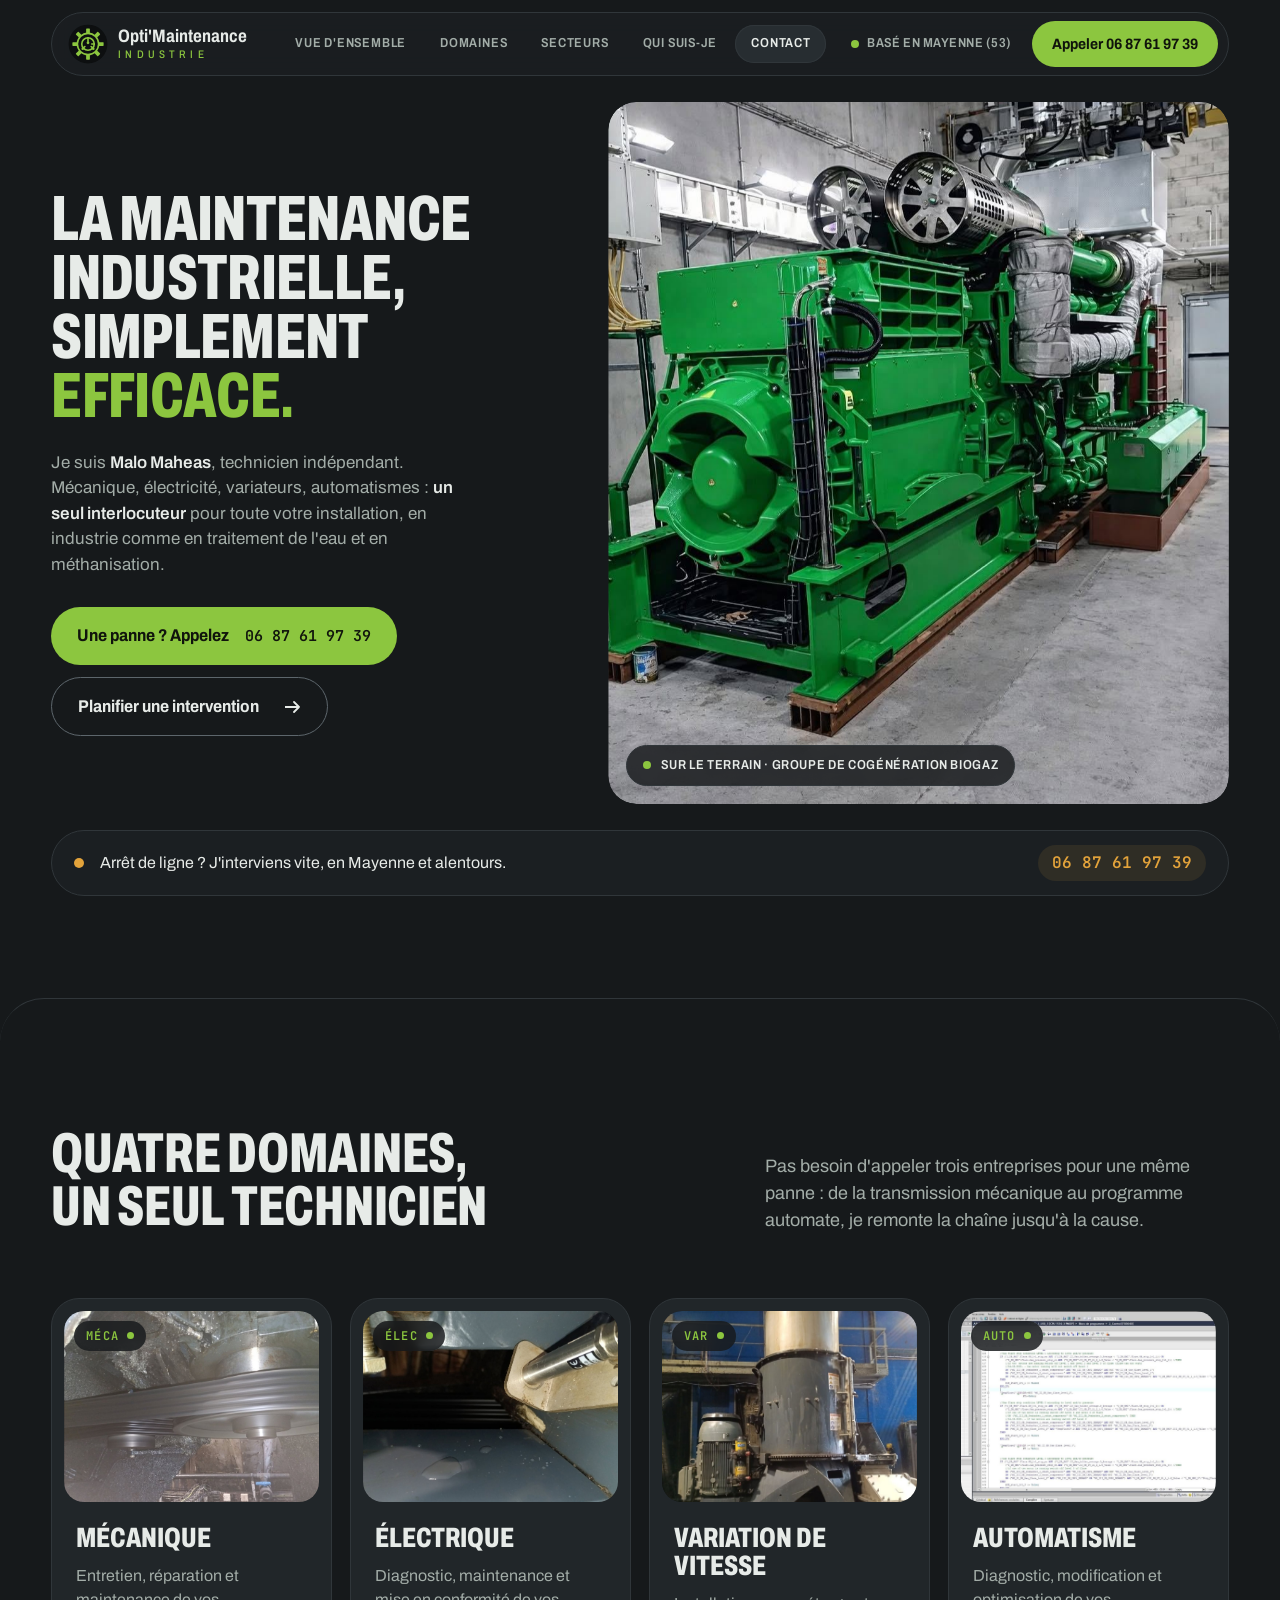
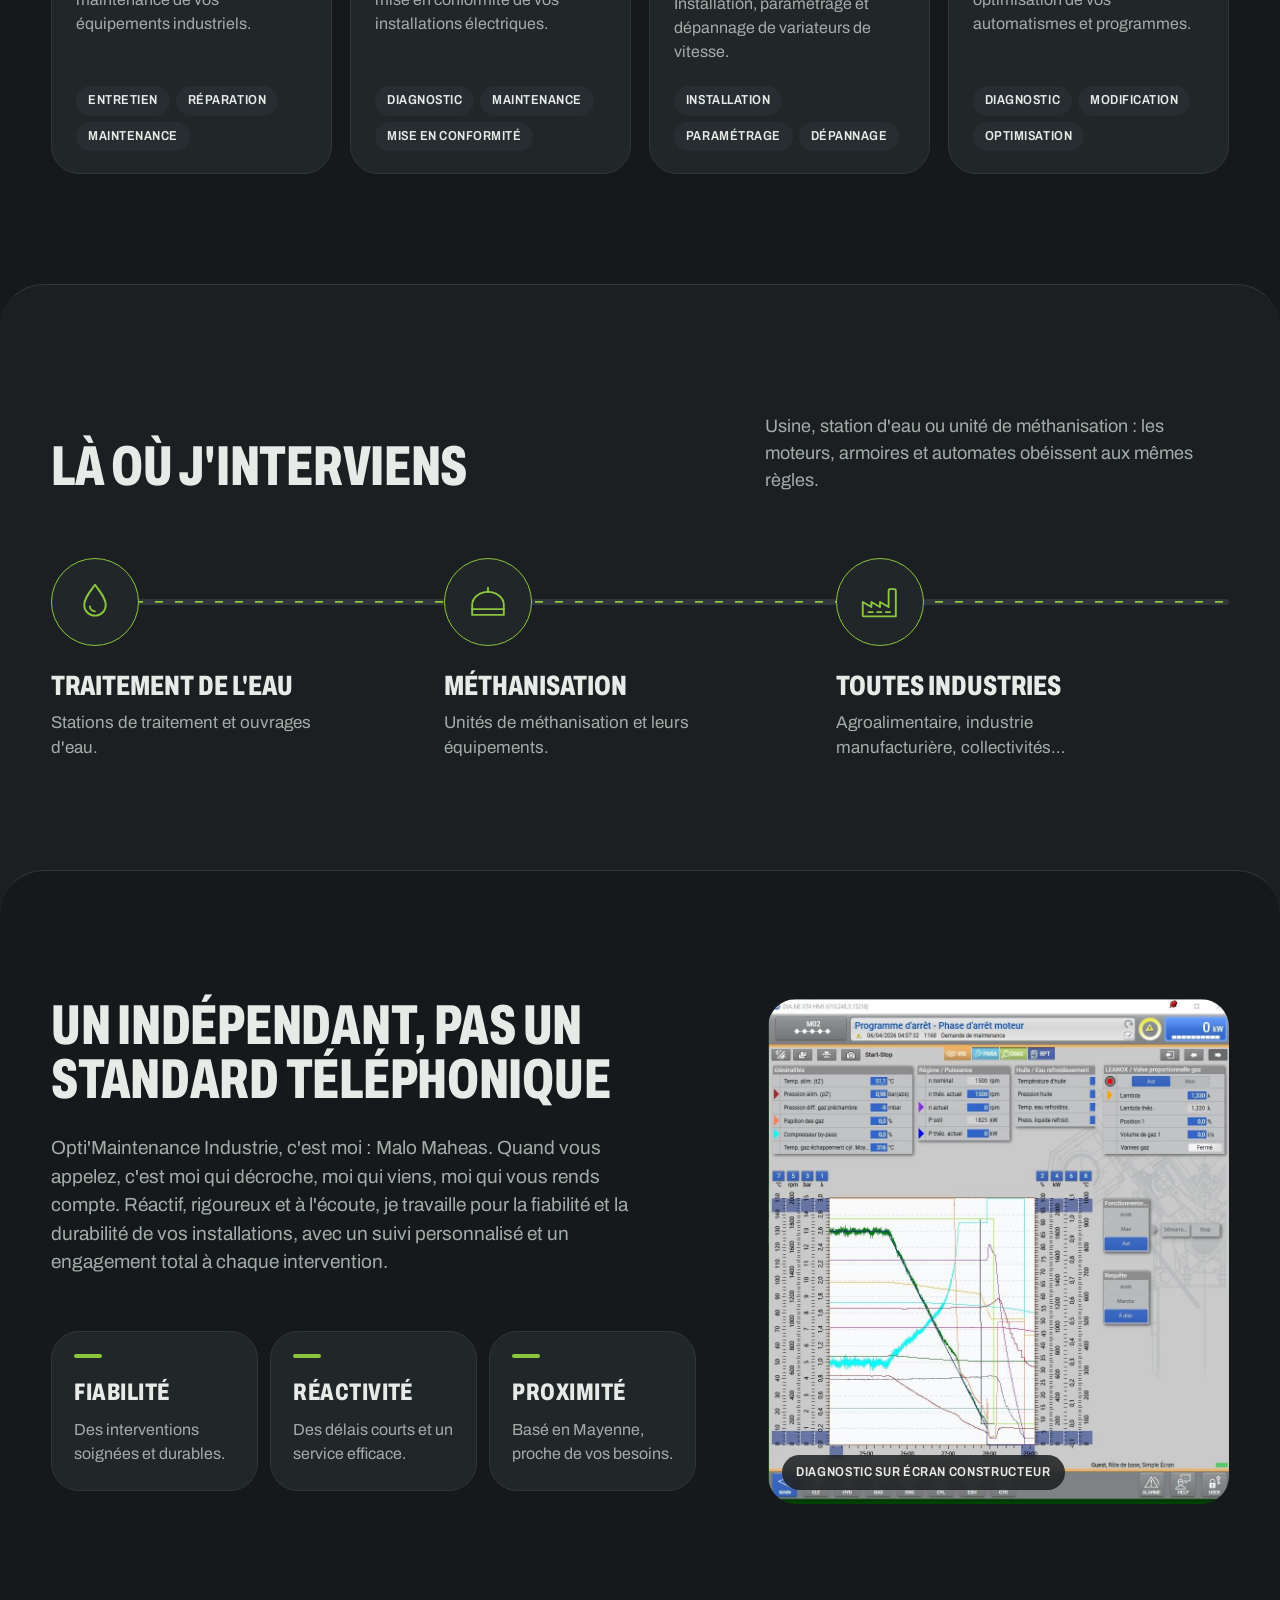
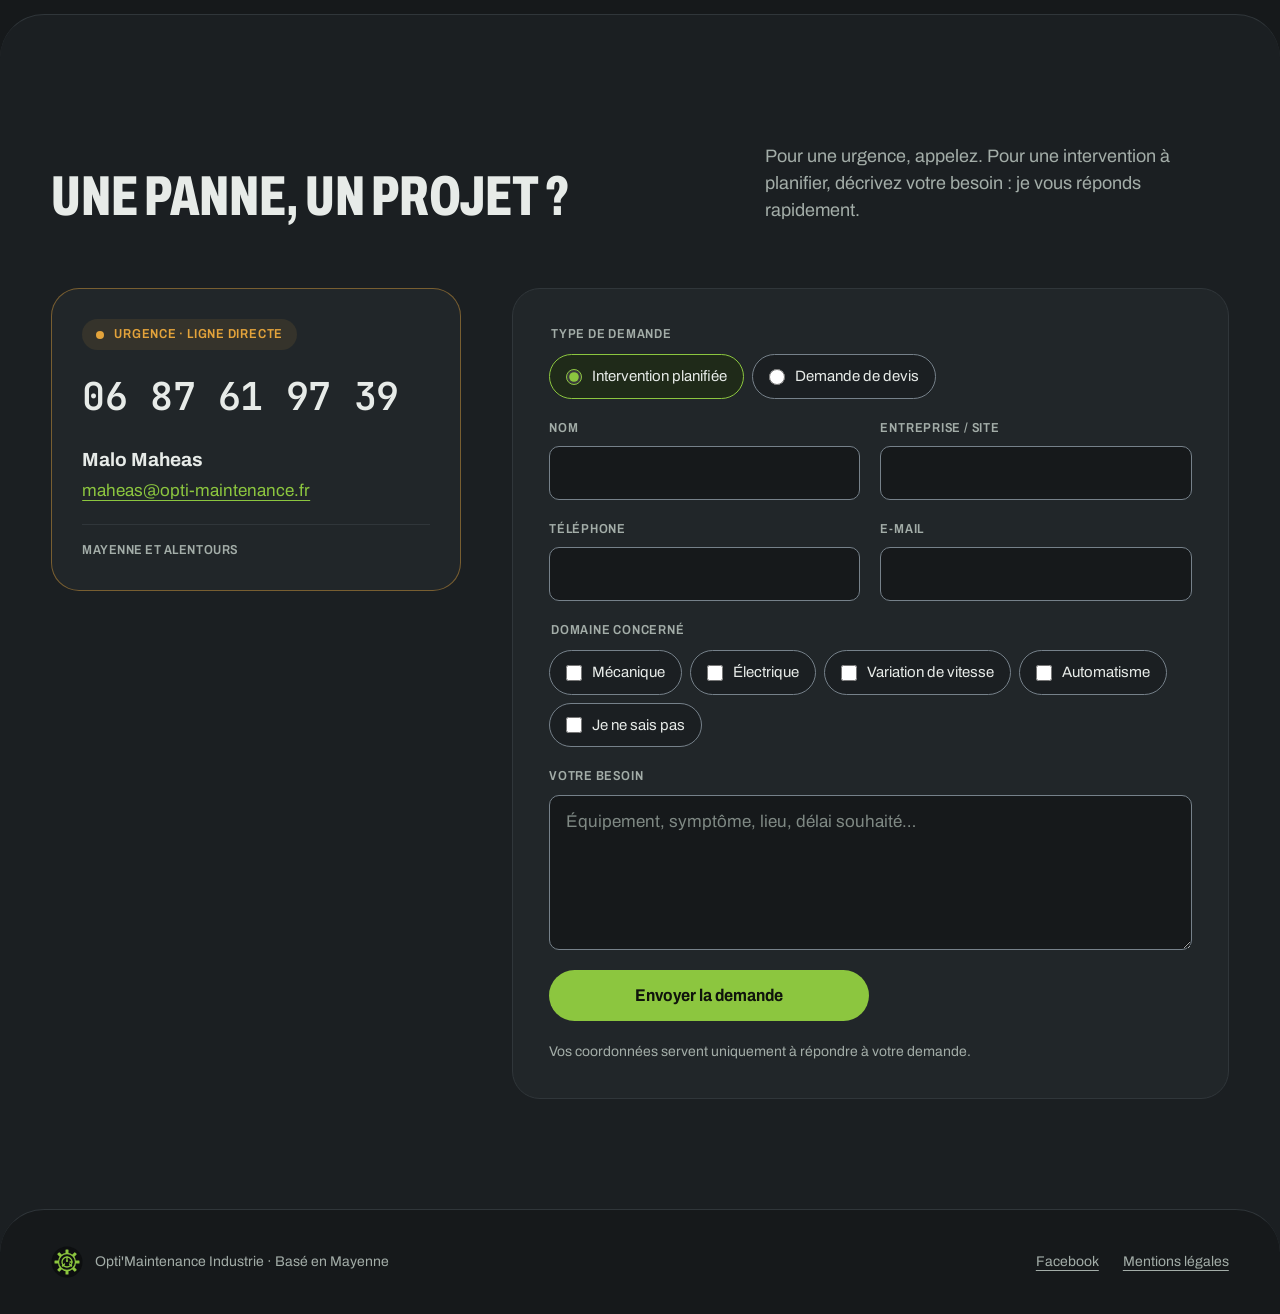
==== index.html @ 6dd9d87a "Site vitrine Opti'Maintenance Industrie Page unique statique : photos de terrain, quatre domaines, s" ====
<!doctype html>
<html lang="fr">
<head>
<meta charset="utf-8">
<meta name="viewport" content="width=device-width, initial-scale=1">
<title>Opti'Maintenance Industrie · Maintenance industrielle en Mayenne</title>
<meta name="description" content="Malo Maheas, technicien indépendant en Mayenne : maintenance mécanique, électrique, variation de vitesse et automatisme pour l'industrie, le traitement de l'eau et la méthanisation.">
<meta name="theme-color" content="#16191b">
<link rel="canonical" href="https://opti-maintenance.fr/">
<link rel="icon" href="assets/logo.svg" type="image/svg+xml">
<meta property="og:type" content="website">
<meta property="og:title" content="Opti'Maintenance Industrie · La maintenance industrielle, simplement efficace.">
<meta property="og:description" content="Technicien indépendant en Mayenne : mécanique, électrique, variation de vitesse, automatisme.">
<meta property="og:url" content="https://opti-maintenance.fr/">
<meta property="og:locale" content="fr_FR">
<link rel="preload" href="fonts/archivo-latin.woff2" as="font" type="font/woff2" crossorigin>
<link rel="stylesheet" href="css/fonts.css">
<link rel="stylesheet" href="css/style.css">
<script>if(!matchMedia("(prefers-reduced-motion: reduce)").matches){document.documentElement.classList.add("js","boot");setTimeout(function(){var r=document.documentElement;if(!r.classList.contains("on"))r.classList.remove("boot")},3000)}</script>
<script type="application/ld+json">
{
  "@context": "https://schema.org",
  "@type": "LocalBusiness",
  "name": "Opti'Maintenance Industrie",
  "description": "Maintenance industrielle : mécanique, électrique, variation de vitesse, automatisme.",
  "url": "https://opti-maintenance.fr/",
  "telephone": "+33687619739",
  "email": "maheas@opti-maintenance.fr",
  "founder": {"@type": "Person", "name": "Malo Maheas"},
  "address": {"@type": "PostalAddress", "addressRegion": "Mayenne", "addressCountry": "FR"},
  "areaServed": "Mayenne",
  "sameAs": ["https://www.facebook.com/profile.php?id=61574341864979"]
}
</script>
</head>
<body>
<a class="skip" href="#contenu">Aller au contenu</a>

<header class="top">
  <span class="progress" aria-hidden="true"></span>
  <a class="brand" href="#" aria-label="Opti'Maintenance Industrie, accueil">
    <img src="assets/logo.svg" width="40" height="40" alt="">
    <span>Opti'Maintenance<small>Industrie</small></span>
  </a>
  <button class="menu-btn" aria-expanded="false" aria-controls="nav">Menu</button>
  <nav id="nav" aria-label="Navigation principale">
    <a href="#contenu" aria-current="true">Vue d'ensemble</a>
    <a href="#domaines">Domaines</a>
    <a href="#secteurs">Secteurs</a>
    <a href="#malo">Qui suis-je</a>
    <a href="#contact">Contact</a>
  </nav>
  <p class="status"><span class="dot" aria-hidden="true"></span>Basé en Mayenne (53)</p>
  <a class="call" href="tel:+33687619739"><span class="call-l">Appeler</span> 06 87 61 97 39</a>
</header>

<main id="contenu">

  <!-- ============ VUE D'ENSEMBLE ============ -->
  <section class="hero" aria-labelledby="h-hero">
    <div class="hero-copy">
      <h1 id="h-hero"><span class="ln"><span>La maintenance</span></span> <span class="ln"><span>industrielle,</span></span> <span class="ln"><span>simplement</span></span> <span class="ln"><span><em>efficace.</em></span></span></h1>
      <p class="lede">Je suis <b>Malo Maheas</b>, technicien indépendant. Mécanique, électricité, variateurs, automatismes : <b>un seul interlocuteur</b> pour toute votre installation, en industrie comme en traitement de l'eau et en méthanisation.</p>
      <div class="actions">
        <a class="btn btn-run" href="tel:+33687619739">Une panne ? Appelez <span class="num">06 87 61 97 39</span></a>
        <a class="btn btn-line go" href="#contact">Planifier une intervention</a>
      </div>
    </div>
    <figure class="hero-photo">
      <div class="shot">
        <img src="assets/photos/cogeneration.jpg" width="1024" height="1536" alt="Groupe moteur de cogénération vert dans une salle technique en béton, avec ses gaines et ses câbles." fetchpriority="high">
      </div>
      <figcaption><span class="dot" aria-hidden="true"></span>Sur le terrain · groupe de cogénération biogaz</figcaption>
    </figure>
  </section>
  <aside class="alarm" aria-label="Dépannage">
    <span class="alarm-k" aria-hidden="true"></span>
    <p>Arrêt de ligne ? J'interviens vite, en Mayenne et alentours.</p>
    <a href="tel:+33687619739">06 87 61 97 39</a>
  </aside>

  <!-- ============ DOMAINES ============ -->
  <section id="domaines" class="band" aria-labelledby="h-dom">
    <div class="band-head">
      <h2 id="h-dom">Quatre domaines, un seul technicien</h2>
      <p>Pas besoin d'appeler trois entreprises pour une même panne : de la transmission mécanique au programme automate, je remonte la chaîne jusqu'à la cause.</p>
    </div>
    <div class="plates" role="list">
      <article class="plate" role="listitem" id="d-meca">
        <figure class="plate-ph"><img src="assets/photos/transmission.jpg" width="1600" height="1047" alt="Transmission par courroies et poulies en rotation sur une machine industrielle." loading="lazy"><p class="plate-id">MÉCA</p></figure><h3>Mécanique</h3>
        <p class="plate-what">Entretien, réparation et maintenance de vos équipements industriels.</p>
        <ul class="ops"><li>Entretien</li><li>Réparation</li><li>Maintenance</li></ul>
      </article>
      <article class="plate" role="listitem" id="d-elec">
        <figure class="plate-ph"><img src="assets/photos/capteur.jpg" width="1600" height="1047" alt="Capteur inductif inox monté sur son support, au plus près d'une pièce mécanique." loading="lazy"><p class="plate-id">ÉLEC</p></figure><h3>Électrique</h3>
        <p class="plate-what">Diagnostic, maintenance et mise en conformité de vos installations électriques.</p>
        <ul class="ops"><li>Diagnostic</li><li>Maintenance</li><li>Mise en conformité</li></ul>
      </article>
      <article class="plate" role="listitem" id="d-var">
        <figure class="plate-ph"><img src="assets/photos/moteur-reducteur.jpg" width="1100" height="1312" alt="Moteur électrique et réducteur entraînant une machine de process dans une usine." loading="lazy"><p class="plate-id">VAR</p></figure><h3>Variation de vitesse</h3>
        <p class="plate-what">Installation, paramétrage et dépannage de variateurs de vitesse.</p>
        <ul class="ops"><li>Installation</li><li>Paramétrage</li><li>Dépannage</li></ul>
      </article>
      <article class="plate" role="listitem" id="d-auto">
        <figure class="plate-ph"><img src="assets/photos/programme-automate.jpg" width="1600" height="825" alt="Programme d'automate ouvert dans le logiciel de programmation, blocs de commande et conditions." loading="lazy"><p class="plate-id">AUTO</p></figure><h3>Automatisme</h3>
        <p class="plate-what">Diagnostic, modification et optimisation de vos automatismes et programmes.</p>
        <ul class="ops"><li>Diagnostic</li><li>Modification</li><li>Optimisation</li></ul>
      </article>
    </div>
  </section>

  <!-- ============ SECTEURS ============ -->
  <section id="secteurs" class="band band-alt" aria-labelledby="h-sec">
    <div class="band-head">
      <h2 id="h-sec">Là où j'interviens</h2>
      <p>Usine, station d'eau ou unité de méthanisation : les moteurs, armoires et automates obéissent aux mêmes règles.</p>
    </div>
    <ol class="line">
      <li>
        <svg viewBox="0 0 64 64" aria-hidden="true"><path d="M32 8c8 11 15 19 15 28a15 15 0 0 1-30 0c0-9 7-17 15-28z"/><path d="M25 38a7 7 0 0 0 7 7"/></svg>
        <h3>Traitement de l'eau</h3>
        <p>Stations de traitement et ouvrages d'eau.</p>
      </li>
      <li>
        <svg viewBox="0 0 64 64" aria-hidden="true"><path d="M10 50V36a22 18 0 0 1 44 0v14z"/><path d="M10 42h44M32 18v-6"/></svg>
        <h3>Méthanisation</h3>
        <p>Unités de méthanisation et leurs équipements.</p>
      </li>
      <li>
        <svg viewBox="0 0 64 64" aria-hidden="true"><path d="M8 52V32l12 7v-7l12 7v-7l12 7V16a2 2 0 0 1 2-2h6a2 2 0 0 1 2 2v36z"/><path d="M16 46h6M28 46h6M40 46h6"/></svg>
        <h3>Toutes industries</h3>
        <p>Agroalimentaire, industrie manufacturière, collectivités…</p>
      </li>
    </ol>
  </section>

  <!-- ============ QUI SUIS-JE ============ -->
  <section id="malo" class="band" aria-labelledby="h-malo">
    <div class="who">
      <div class="who-copy">
        <h2 id="h-malo">Un indépendant, pas un standard téléphonique</h2>
        <p>Opti'Maintenance Industrie, c'est moi : Malo Maheas. Quand vous appelez, c'est moi qui décroche, moi qui viens, moi qui vous rends compte. Réactif, rigoureux et à l'écoute, je travaille pour la fiabilité et la durabilité de vos installations, avec un suivi personnalisé et un engagement total à chaque intervention.</p>
      </div>
      <figure class="who-ph"><img src="assets/photos/ihm-diagnostic.jpg" width="958" height="1050" alt="Écran de diagnostic d'un moteur : courbes de régime et de température pendant une phase d'arrêt." loading="lazy"><figcaption>Diagnostic sur écran constructeur</figcaption></figure>
      <dl class="values">
        <div><dt>Fiabilité</dt><dd>Des interventions soignées et durables.</dd></div>
        <div><dt>Réactivité</dt><dd>Des délais courts et un service efficace.</dd></div>
        <div><dt>Proximité</dt><dd>Basé en Mayenne, proche de vos besoins.</dd></div>
      </dl>
    </div>
  </section>

  <!-- ============ CONTACT ============ -->
  <section id="contact" class="band band-alt" aria-labelledby="h-contact">
    <div class="band-head">
      <h2 id="h-contact">Une panne, un projet ?</h2>
      <p>Pour une urgence, appelez. Pour une intervention à planifier, décrivez votre besoin : je vous réponds rapidement.</p>
    </div>
    <div class="contact">
      <div class="direct">
        <p class="direct-k">Urgence · ligne directe</p>
        <a class="direct-tel" href="tel:+33687619739">06 87 61 97 39</a>
        <p class="direct-who">Malo Maheas</p>
        <a class="direct-mail" href="mailto:maheas@opti-maintenance.fr">maheas@opti-maintenance.fr</a>
        <p class="direct-zone">Mayenne et alentours</p>
      </div>

      <form class="bon" name="intervention" method="POST" data-netlify="true" netlify-honeypot="societe-web" novalidate>
        <input type="hidden" name="form-name" value="intervention">
        <p class="hp"><label>Ne pas remplir <input name="societe-web" tabindex="-1" autocomplete="off"></label></p>
        <fieldset class="kind">
          <legend>Type de demande</legend>
          <label><input type="radio" name="type" value="Planifiée" checked> Intervention planifiée</label>
          <label><input type="radio" name="type" value="Devis"> Demande de devis</label>
        </fieldset>
        <div class="row">
          <label class="f">Nom<input name="nom" autocomplete="name" required></label>
          <label class="f">Entreprise / site<input name="entreprise" autocomplete="organization"></label>
        </div>
        <div class="row">
          <label class="f">Téléphone<input name="telephone" type="tel" autocomplete="tel" required></label>
          <label class="f">E-mail<input name="email" type="email" autocomplete="email"></label>
        </div>
        <fieldset class="doms">
          <legend>Domaine concerné</legend>
          <label><input type="checkbox" name="domaine" value="Mécanique"> Mécanique</label>
          <label><input type="checkbox" name="domaine" value="Électrique"> Électrique</label>
          <label><input type="checkbox" name="domaine" value="Variation de vitesse"> Variation de vitesse</label>
          <label><input type="checkbox" name="domaine" value="Automatisme"> Automatisme</label>
          <label><input type="checkbox" name="domaine" value="Je ne sais pas"> Je ne sais pas</label>
        </fieldset>
        <label class="f">Votre besoin<textarea name="message" rows="5" required placeholder="Équipement, symptôme, lieu, délai souhaité…"></textarea></label>
        <p class="form-msg" role="status" aria-live="polite"></p>
        <button class="btn btn-run" type="submit">Envoyer la demande</button>
        <p class="rgpd">Vos coordonnées servent uniquement à répondre à votre demande.</p>
      </form>
    </div>
  </section>
</main>

<footer class="foot">
  <div class="foot-brand"><img src="assets/logo.svg" width="32" height="32" alt=""> Opti'Maintenance Industrie · Basé en Mayenne</div>
  <nav aria-label="Liens secondaires">
    <a href="https://www.facebook.com/profile.php?id=61574341864979" rel="noopener">Facebook</a>
    <a href="mentions-legales.html">Mentions légales</a>
  </nav>
</footer>

<a class="mob-call" href="tel:+33687619739">Appeler · 06 87 61 97 39</a>

<script src="js/main.js" defer></script>
</body>
</html>
---- css/fonts.css ----
/* Polices auto-hébergées (Archivo, JetBrains Mono · SIL Open Font License) */
@font-face{font-family:"Archivo";font-style:normal;font-weight:400 800;font-stretch:62% 100%;font-display:swap;src:url(../fonts/archivo-latin.woff2) format("woff2");unicode-range:U+0000-00FF,U+0131,U+0152-0153,U+02BB-02BC,U+02C6,U+02DA,U+02DC,U+0304,U+0308,U+0329,U+2000-206F,U+20AC,U+2122,U+2191,U+2193,U+2212,U+2215,U+FEFF,U+FFFD}
@font-face{font-family:"Archivo";font-style:normal;font-weight:400 800;font-stretch:62% 100%;font-display:swap;src:url(../fonts/archivo-latin-ext.woff2) format("woff2");unicode-range:U+0100-02BA,U+02BD-02C5,U+02C7-02CC,U+02CE-02D7,U+02DD-02FF,U+0304,U+0308,U+0329,U+1D00-1DBF,U+1E00-1E9F,U+1EF2-1EFF,U+2020,U+20A0-20AB,U+20AD-20C4,U+2113,U+2C60-2C7F,U+A720-A7FF}
@font-face{font-family:"JetBrains Mono";font-style:normal;font-weight:400 600;font-display:swap;src:url(../fonts/jetbrainsmono-latin.woff2) format("woff2");unicode-range:U+0000-00FF,U+0131,U+0152-0153,U+02BB-02BC,U+02C6,U+02DA,U+02DC,U+0304,U+0308,U+0329,U+2000-206F,U+20AC,U+2122,U+2191,U+2193,U+2212,U+2215,U+FEFF,U+FFFD}
@font-face{font-family:"JetBrains Mono";font-style:normal;font-weight:400 600;font-display:swap;src:url(../fonts/jetbrainsmono-latin-ext.woff2) format("woff2");unicode-range:U+0100-02BA,U+02BD-02C5,U+02C7-02CC,U+02CE-02D7,U+02DD-02FF,U+0304,U+0308,U+0329,U+1D00-1DBF,U+1E00-1E9F,U+1EF2-1EFF,U+2020,U+20A0-20AB,U+20AD-20C4,U+2113,U+2C60-2C7F,U+A720-A7FF}
---- css/style.css ----
/* Opti'Maintenance Industrie · graphite, vert « en marche », formes arrondies */
:root{
  --ground:#16191b;
  --ground-2:#1b1f22;
  --panel:#212629;
  --panel-2:#272d31;
  --seam:#30363a;
  --line:#5d666c;
  --edge:#76818a;
  --placeholder:#7f8984;
  --ink:#e7ebe8;
  --ink-2:#a3ada8;
  --run:#8cc63f;
  --run-hover:#9fd657;
  --run-ink:#10140c;
  --run-dim:#3e5a22;
  --run-tint:#1f2a19;
  --warn:#e3a33b;
  --display:"Archivo", "Arial Narrow", sans-serif;
  --mono:"JetBrains Mono", ui-monospace, monospace;
  --r-sm:10px;
  --r:16px;
  --r-lg:28px;
  --r-sheet:44px;
  --pill:999px;
  --gut:clamp(16px, 4vw, 56px);
  --ease:cubic-bezier(.16,1,.3,1);
  --ease-io:cubic-bezier(.65,0,.35,1);
  --lift:0 18px 40px -18px rgba(0,0,0,.6);
}

*{box-sizing:border-box}
html{scroll-behavior:smooth;scroll-padding-top:96px;-webkit-text-size-adjust:100%}
body{margin:0;background:var(--ground);color:var(--ink);font-family:var(--display);font-stretch:100%;font-size:17px;line-height:1.5;scrollbar-color:var(--line) var(--ground);overflow-x:hidden}
::selection{background:var(--run);color:var(--run-ink)}
::-webkit-scrollbar{width:10px}
::-webkit-scrollbar-track{background:var(--ground)}
::-webkit-scrollbar-thumb{background:var(--seam);border:2px solid var(--ground);border-radius:var(--pill)}
img,svg{display:block;max-width:100%}
h1,h2,h3,p,ul,ol,dl,dd,figure{margin:0}
ul,ol{padding:0;list-style:none}
a{color:inherit;text-underline-offset:4px}
:focus-visible{outline:2px solid var(--run);outline-offset:3px;border-radius:var(--r-sm)}

.skip{position:absolute;left:-999px;top:8px;background:var(--run);color:var(--run-ink);padding:10px 16px;z-index:100;font-weight:700;border-radius:var(--pill)}
.skip:focus{left:8px}
.num{font-family:var(--mono);font-variant-numeric:tabular-nums}
.dot{display:inline-block;width:8px;height:8px;border-radius:50%;background:var(--run);flex-shrink:0}

/* ---------- en-tête flottant ---------- */
.top{position:sticky;top:12px;z-index:50;display:flex;align-items:center;gap:20px;height:64px;margin:12px var(--gut) 0;padding:0 10px 0 16px;background:rgba(27,31,34,.86);border:1px solid var(--seam);border-radius:var(--pill);backdrop-filter:saturate(1.2) blur(10px);-webkit-backdrop-filter:saturate(1.2) blur(10px);transition:background .3s,box-shadow .3s}
.top.scrolled{background:rgba(27,31,34,.94);box-shadow:var(--lift)}
.brand{display:flex;align-items:center;gap:10px;text-decoration:none;font-weight:700;font-stretch:80%;font-size:18px;line-height:1.05;flex-shrink:0}
.brand small{display:block;font-weight:500;font-size:11px;letter-spacing:.38em;text-transform:uppercase;color:var(--run);margin-top:3px}
#nav{position:relative;display:flex;align-items:center;gap:2px;margin-left:8px;padding:4px;border-radius:var(--pill)}
#nav a{position:relative;z-index:1;padding:9px 16px;border-radius:var(--pill);color:var(--ink-2);text-decoration:none;font-size:13px;font-stretch:85%;font-weight:600;letter-spacing:.06em;text-transform:uppercase;transition:color .25s}
#nav a:hover{color:var(--ink)}
#nav a[aria-current="true"]{color:var(--ink)}
.nav-pill{position:absolute;z-index:0;top:4px;bottom:4px;left:0;width:0;border-radius:var(--pill);background:var(--panel-2);box-shadow:inset 0 0 0 1px var(--seam);transition:transform .5s var(--ease),width .5s var(--ease),opacity .3s}
.status{margin-left:auto;display:flex;align-items:center;gap:8px;font-stretch:85%;font-weight:600;font-size:13px;color:var(--ink-2);text-transform:uppercase;letter-spacing:.04em;white-space:nowrap}
.call{background:var(--run);color:var(--run-ink);font-weight:700;font-stretch:90%;padding:12px 20px;border-radius:var(--pill);text-decoration:none;font-size:15px;white-space:nowrap;font-variant-numeric:tabular-nums;transition:background .2s,transform .15s var(--ease)}
.call:hover{background:var(--run-hover)}
.call:active{transform:scale(.96)}
.menu-btn{display:none}
.progress{position:absolute;left:28px;right:28px;bottom:-1px;height:2px;border-radius:var(--pill);background:var(--run);transform:scaleX(var(--p,0));transform-origin:0 50%;pointer-events:none}

/* ---------- hero ---------- */
.hero{display:grid;grid-template-columns:minmax(380px,6fr) 7fr;gap:clamp(16px,2vw,32px);min-height:calc(100svh - 76px - 96px);padding:clamp(16px,2vw,28px) var(--gut) 0}
.hero-copy{padding:clamp(24px,5vh,64px) clamp(0px,2vw,32px) 24px 0;display:flex;flex-direction:column;justify-content:center}
h1{font-stretch:66%;font-weight:800;font-size:clamp(52px,5vw,84px);line-height:.92;letter-spacing:-.01em;text-transform:uppercase}
h1 .ln{display:block;overflow:hidden;padding-bottom:.05em;margin-bottom:-.05em}
h1 .ln>span{display:block}
h1 em{font-style:normal;color:var(--run)}
.lede{margin-top:24px;font-size:clamp(17px,1.3vw,19px);color:var(--ink-2);max-width:42ch}
.lede b{color:var(--ink);font-weight:600}
.actions{margin-top:30px;display:flex;flex-wrap:wrap;gap:12px}
.btn{position:relative;display:inline-flex;justify-content:space-between;align-items:center;gap:16px;padding:16px 26px;border-radius:var(--pill);text-decoration:none;font-family:var(--display);font-weight:700;font-stretch:90%;font-size:17px;border:0;cursor:pointer;overflow:hidden;isolation:isolate;transition:background .25s,border-color .25s,color .25s,transform .15s var(--ease),box-shadow .3s var(--ease)}
.btn:active{transform:scale(.97)}
.btn-run{background:var(--run);color:var(--run-ink)}
.btn-run:hover{background:var(--run-hover);box-shadow:var(--lift)}
.btn-line{border:1px solid var(--line);color:var(--ink)}
.btn-line::before{content:"";position:absolute;inset:0;z-index:-1;border-radius:inherit;background:var(--panel-2);transform:scaleX(0);transform-origin:0 50%;transition:transform .45s var(--ease)}
.btn-line:hover{border-color:var(--run)}
.btn-line:hover::before{transform:scaleX(1)}
.btn .num{font-size:15px;font-weight:600}
.go::after{content:"";display:inline-block;width:16px;height:12px;margin-left:10px;vertical-align:-1px;background:currentColor;-webkit-mask:url("data:image/svg+xml,%3Csvg xmlns='http://www.w3.org/2000/svg' viewBox='0 0 16 12'%3E%3Cpath d='M0 6h14M9 1l5 5-5 5' fill='none' stroke='black' stroke-width='1.8' stroke-linecap='round' stroke-linejoin='round'/%3E%3C/svg%3E") no-repeat center/contain;mask:url("data:image/svg+xml,%3Csvg xmlns='http://www.w3.org/2000/svg' viewBox='0 0 16 12'%3E%3Cpath d='M0 6h14M9 1l5 5-5 5' fill='none' stroke='black' stroke-width='1.8' stroke-linecap='round' stroke-linejoin='round'/%3E%3C/svg%3E") no-repeat center/contain;transition:transform .35s var(--ease)}
.go:hover::after{transform:translateX(5px)}

.hero-photo{position:relative;margin:0;min-height:0;border-radius:var(--r-lg);overflow:hidden;background:var(--panel)}
.shot{position:absolute;inset:0;overflow:hidden;border-radius:inherit}
.shot img{width:100%;height:100%;object-fit:cover;object-position:50% 55%;transform:translateY(var(--py,0px)) scale(var(--z,1));scale:1;transform-origin:50% 60%;will-change:transform}
.hero-photo figcaption{position:absolute;left:18px;bottom:18px;display:flex;align-items:center;gap:10px;padding:10px 16px;background:rgba(22,25,27,.82);backdrop-filter:blur(8px);-webkit-backdrop-filter:blur(8px);border:1px solid var(--seam);border-radius:var(--pill);font-stretch:85%;font-weight:600;font-size:13px;letter-spacing:.05em;text-transform:uppercase;color:var(--ink)}

/* ---------- mise en marche (JS : .boot puis .on) ---------- */
.boot .hero-photo{clip-path:inset(12% 10% 12% 10% round var(--r-lg))}
.boot .shot img{scale:1.12}
.boot h1 .ln>span{transform:translateY(108%)}
.boot .lede,.boot .actions,.boot .hero-photo figcaption,.boot .alarm{opacity:0;transform:translateY(14px)}
.boot .top{opacity:0;transform:translateY(-14px)}
.on .top{transition:opacity .6s var(--ease),transform .7s var(--ease),background .3s,box-shadow .3s}
.on .hero-photo{clip-path:inset(0 0 0 0 round var(--r-lg));transition:clip-path 1.1s var(--ease) .05s}
.on .shot img{transition:scale 1.8s var(--ease) .05s}
.on h1 .ln>span{transform:none;transition:transform .8s var(--ease) .15s}
.on h1 .ln:nth-child(2)>span{transition-delay:.23s}
.on h1 .ln:nth-child(3)>span{transition-delay:.31s}
.on h1 .ln:nth-child(4)>span{transition-delay:.39s}
.on .lede{transition:opacity .7s var(--ease) .55s,transform .8s var(--ease) .55s}
.on .actions{transition:opacity .7s var(--ease) .65s,transform .8s var(--ease) .65s}
.on .hero-photo figcaption{transition:opacity .6s var(--ease) 1s,transform .7s var(--ease) 1s}
.on .alarm{transition:opacity .6s var(--ease) .85s,transform .7s var(--ease) .85s}

/* ---------- bandeau urgence ---------- */
.alarm{display:flex;align-items:center;flex-wrap:wrap;gap:10px 16px;margin:clamp(16px,2vw,28px) var(--gut) 0;padding:14px 22px;background:var(--ground-2);border:1px solid var(--seam);border-radius:var(--pill);font-size:16px}
.alarm-k{width:10px;height:10px;border-radius:50%;background:var(--warn);flex-shrink:0}
.alarm a{margin-left:auto;font-family:var(--mono);font-weight:600;color:var(--warn);text-decoration:none;white-space:nowrap;padding:6px 14px;border-radius:var(--pill);background:rgba(227,163,59,.1);transition:background .25s}
.alarm a:hover{background:rgba(227,163,59,.2)}

/* ---------- sections en feuilles empilées ---------- */
.band{position:relative;padding:clamp(72px,10vw,128px) var(--gut) clamp(96px,12vw,160px);background:var(--ground);border-top:1px solid var(--seam);border-radius:var(--r-sheet) var(--r-sheet) 0 0;margin-top:calc(var(--r-sheet) * -1)}
#domaines{margin-top:clamp(56px,8vw,112px)}
.band-alt{background:var(--ground-2)}
.band-head{display:grid;grid-template-columns:minmax(0,7fr) minmax(0,5fr);gap:24px 64px;align-items:end;margin-bottom:clamp(40px,5vw,64px)}
.band h2{font-stretch:66%;font-weight:800;font-size:clamp(38px,4.4vw,64px);line-height:.95;text-transform:uppercase;letter-spacing:-.005em;text-wrap:balance}
.band-head p{color:var(--ink-2);font-size:18px;max-width:46ch}

/* domaines */
.plates{display:grid;grid-template-columns:repeat(4,minmax(0,1fr));gap:clamp(12px,1.4vw,20px)}
.plate{position:relative;display:flex;flex-direction:column;padding:12px 12px 22px;background:var(--panel);border:1px solid var(--seam);border-radius:var(--r-lg);transition:transform .5s var(--ease),box-shadow .5s var(--ease),border-color .4s,background .4s}
.plate:hover{transform:translateY(-6px);box-shadow:var(--lift);border-color:var(--line)}
.plate:target,.plate.lit{border-color:var(--run);background:var(--run-tint)}
.plate-ph{position:relative;aspect-ratio:4/3;overflow:hidden;border-radius:calc(var(--r-lg) - 8px);background:var(--ground)}
.plate-ph img{width:100%;height:100%;object-fit:cover;transition:transform .9s var(--ease)}
.plate:hover .plate-ph img{transform:scale(1.06)}
.plate-id{position:absolute;left:10px;top:10px;display:inline-flex;align-items:center;gap:8px;padding:6px 12px;font-family:var(--mono);font-size:12px;font-weight:600;color:var(--run);letter-spacing:.1em;background:rgba(22,25,27,.82);backdrop-filter:blur(6px);-webkit-backdrop-filter:blur(6px);border-radius:var(--pill)}
.plate-id::after{content:"";width:7px;height:7px;border-radius:50%;background:var(--run)}
.plate h3{margin:22px 12px 0;font-stretch:70%;font-weight:800;font-size:28px;line-height:1;text-transform:uppercase}
.plate-what{margin:12px 12px 0;color:var(--ink-2);font-size:16px}
.ops{margin:auto 12px 0;padding-top:22px;display:flex;flex-wrap:wrap;gap:6px}
.ops li{font-stretch:85%;font-weight:600;font-size:13px;letter-spacing:.04em;text-transform:uppercase;color:var(--ink);background:var(--panel-2);border-radius:var(--pill);padding:5px 12px}

/* secteurs : conduite et stations */
.line{position:relative;display:grid;grid-template-columns:repeat(3,minmax(0,1fr))}
.line::before{content:"";position:absolute;left:44px;right:0;top:41px;height:6px;border-radius:var(--pill);background:var(--seam)}
.line::after{content:"";position:absolute;left:44px;right:0;top:43px;height:2px;border-radius:var(--pill);background:repeating-linear-gradient(90deg,var(--run) 0 8px,transparent 8px 20px);animation:pipe 1.8s linear infinite}
@keyframes pipe{to{background-position:40px 0}}
.line li{position:relative;z-index:1;padding-right:32px}
.line svg{width:88px;height:88px;padding:20px;border-radius:50%;background:var(--panel);border:1.6px solid var(--run);fill:none;stroke:var(--run);stroke-width:2.6;stroke-linejoin:round;stroke-linecap:round;transition:border-color .6s,stroke .6s,background .6s,transform .7s var(--ease)}
.line h3{margin-top:26px;font-stretch:70%;font-weight:800;font-size:28px;line-height:1;text-transform:uppercase}
.line p{margin-top:10px;color:var(--ink-2);max-width:30ch}

/* qui suis-je */
.who{display:grid;grid-template-columns:minmax(0,7fr) minmax(0,5fr);gap:40px 72px;align-items:start}
.who-copy p{margin-top:28px;font-size:19px;color:var(--ink-2);max-width:56ch}
.who-ph{grid-column:2;grid-row:1 / 3;margin:0;position:relative;border-radius:var(--r-lg);overflow:hidden;background:var(--panel)}
.who-ph img{width:100%;height:100%;max-height:640px;object-fit:cover;object-position:50% 30%;transition:transform 1.2s var(--ease)}
.who-ph:hover img{transform:scale(1.03)}
.who-ph figcaption{position:absolute;left:14px;bottom:14px;padding:8px 14px;background:rgba(22,25,27,.82);backdrop-filter:blur(6px);-webkit-backdrop-filter:blur(6px);border-radius:var(--pill);font-stretch:85%;font-weight:600;font-size:13px;letter-spacing:.05em;text-transform:uppercase}
.values{grid-column:1;display:grid;grid-template-columns:repeat(3,minmax(0,1fr));gap:12px}
.values div{padding:22px 22px 24px;background:var(--panel);border:1px solid var(--seam);border-radius:var(--r-lg);transition:transform .5s var(--ease),border-color .4s}
.values div:hover{transform:translateY(-4px);border-color:var(--run-dim)}
.values dt{font-stretch:72%;font-weight:800;font-size:24px;text-transform:uppercase;letter-spacing:.02em}
.values dt::before{content:"";display:block;width:28px;height:4px;margin-bottom:16px;border-radius:var(--pill);background:var(--run)}
.values dd{margin-top:8px;color:var(--ink-2);font-size:16px}

/* contact */
.contact{display:grid;grid-template-columns:minmax(0,4fr) minmax(0,7fr);gap:clamp(24px,4vw,56px);align-items:start}
.direct{position:sticky;top:104px;padding:30px;background:var(--panel);border:1px solid rgba(227,163,59,.45);border-radius:var(--r-lg)}
.direct-k{display:inline-flex;align-items:center;gap:10px;padding:6px 14px;border-radius:var(--pill);background:rgba(227,163,59,.1);font-stretch:85%;font-weight:600;font-size:13px;letter-spacing:.06em;text-transform:uppercase;color:var(--warn)}
.direct-k::before{content:"";width:8px;height:8px;border-radius:50%;background:var(--warn)}
.direct-tel{display:block;margin-top:18px;font-family:var(--mono);font-weight:600;font-size:clamp(30px,3vw,40px);color:var(--ink);text-decoration:none;letter-spacing:-.01em;white-space:nowrap;transition:color .25s}
.direct-tel:hover{color:var(--warn)}
.direct-who{margin-top:20px;font-weight:700;font-size:19px}
.direct-mail{display:inline-block;margin-top:4px;color:var(--run);word-break:break-all}
.direct-zone{margin-top:20px;padding-top:16px;border-top:1px solid var(--seam);font-stretch:85%;font-weight:600;font-size:13px;color:var(--ink-2);text-transform:uppercase;letter-spacing:.04em}

.bon{display:grid;gap:20px;padding:clamp(22px,3vw,36px);background:var(--panel);border:1px solid var(--seam);border-radius:var(--r-lg)}
.bon fieldset{border:0;padding:0;margin:0}
.bon legend{font-stretch:85%;font-weight:600;font-size:13px;color:var(--ink-2);text-transform:uppercase;letter-spacing:.06em;margin-bottom:10px}
.kind,.doms{display:flex;flex-wrap:wrap;gap:8px}
.kind legend,.doms legend{width:100%}
.kind label,.doms label{display:flex;align-items:center;gap:10px;padding:10px 16px;background:var(--ground-2);border:1px solid var(--edge);border-radius:var(--pill);cursor:pointer;font-size:15px;transition:border-color .25s,background .25s,transform .15s var(--ease)}
.kind label:hover,.doms label:hover{border-color:var(--ink-2)}
.kind label:active,.doms label:active{transform:scale(.97)}
.kind label:has(:checked),.doms label:has(:checked){border-color:var(--run);background:var(--run-tint)}
.kind input,.doms input{accent-color:var(--run);width:16px;height:16px;margin:0}
.row{display:grid;grid-template-columns:1fr 1fr;gap:20px}
.f{display:grid;gap:8px;font-stretch:85%;font-weight:600;font-size:13px;color:var(--ink-2);text-transform:uppercase;letter-spacing:.06em}
.f input,.f textarea{font:inherit;font-family:var(--display);font-stretch:100%;font-weight:400;font-size:17px;text-transform:none;letter-spacing:0;color:var(--ink);background:var(--ground);border:1px solid var(--edge);border-radius:var(--r-sm);padding:13px 16px;width:100%;caret-color:var(--run);transition:border-color .25s,box-shadow .25s}
.f textarea{resize:vertical;min-height:130px}
.f input::placeholder,.f textarea::placeholder{color:var(--placeholder)}
.f input:hover,.f textarea:hover{border-color:var(--ink-2)}
.f input:focus,.f textarea:focus{outline:none;border-color:var(--run);box-shadow:0 0 0 4px rgba(140,198,63,.14)}
.f [aria-invalid="true"]{border-color:var(--warn)}
.bon .btn{justify-content:center;max-width:320px}
.bon .btn[disabled]{opacity:.6;cursor:progress}
.form-msg:empty{display:none}
.form-msg{padding:12px 18px;border-radius:var(--r);border:1px solid var(--warn);color:var(--ink);font-size:15px}
.form-msg.ok{border-color:var(--run);background:var(--run-tint)}
.rgpd{font-size:14px;color:var(--ink-2)}
.hp{position:absolute;left:-9999px}

/* footer */
.foot{position:relative;display:flex;flex-wrap:wrap;align-items:center;justify-content:space-between;gap:16px;margin-top:calc(var(--r-sheet) * -1);padding:36px var(--gut) 36px;background:var(--ground);border-top:1px solid var(--seam);border-radius:var(--r-sheet) var(--r-sheet) 0 0;font-size:14px;color:var(--ink-2)}
.foot-brand{display:flex;align-items:center;gap:12px}
.foot nav{display:flex;gap:24px}
.foot a{color:var(--ink-2)}
.foot a:hover{color:var(--run)}
.mob-call{display:none}

/* ---------- révélations au défilement (JS) ---------- */
.js .rv{opacity:0;transform:translateY(28px);transition:opacity .8s var(--ease),transform 1s var(--ease)}
.js .rv.in{opacity:1;transform:none}
.js .plate{opacity:0;transform:translateY(40px)}
.js .plate.in{opacity:1;transform:none;transition:opacity .8s var(--ease),transform 1s var(--ease),box-shadow .5s var(--ease),border-color .4s,background .4s}
.js .plate.in:hover{transform:translateY(-6px)}
.js .plate-ph img{clip-path:inset(8% 8% 8% 8% round calc(var(--r-lg) - 8px));transform:scale(1.12)}
.js .plate.in .plate-ph img{clip-path:inset(0 round 0);transform:none;transition:clip-path 1.1s var(--ease),transform 1.4s var(--ease)}
.js .plate.in:hover .plate-ph img{transform:scale(1.06);transition:transform .9s var(--ease)}
.js .line:not(.in) svg{border-color:var(--seam);stroke:var(--line);transform:scale(.86)}
.js .line.in li:nth-child(2) svg{transition-delay:.4s}
.js .line.in li:nth-child(3) svg{transition-delay:.8s}
.js .line::after{clip-path:inset(0 100% 0 0 round 999px);transition:clip-path 1.4s var(--ease-io)}
.js .line.in::after{clip-path:inset(0 0 0 0 round 999px)}
.js .values div{opacity:0;transform:translateY(24px)}
.js .values.in div{opacity:1;transform:none;transition:opacity .7s var(--ease),transform .9s var(--ease),border-color .4s}
.js .values.in div:nth-child(2){transition-delay:.1s}
.js .values.in div:nth-child(3){transition-delay:.2s}

/* ---------- responsive ---------- */
@media (max-width:1180px){
  .status{display:none}
  #nav a{padding:9px 12px}
  .plates{grid-template-columns:repeat(2,minmax(0,1fr))}
  .values{grid-template-columns:1fr}
}
@media (max-width:960px){
  .top{gap:10px;padding-left:12px}
  .menu-btn{display:block;margin-left:auto;background:var(--panel-2);border:1px solid var(--seam);color:var(--ink);font:600 13px/1 var(--display);letter-spacing:.08em;text-transform:uppercase;padding:12px 16px;border-radius:var(--pill);cursor:pointer}
  #nav{display:flex;position:absolute;top:74px;left:0;right:0;flex-direction:column;align-items:stretch;gap:0;margin:0;padding:8px;background:rgba(27,31,34,.97);border:1px solid var(--seam);border-radius:var(--r-lg);box-shadow:var(--lift);opacity:0;visibility:hidden;transform:translateY(-8px) scale(.98);transform-origin:50% 0;transition:opacity .25s var(--ease),transform .35s var(--ease),visibility 0s .35s}
  #nav.open{opacity:1;visibility:visible;transform:none;transition:opacity .25s var(--ease),transform .35s var(--ease),visibility 0s}
  #nav a{padding:15px 18px;font-size:14px;border-radius:var(--r)}
  #nav a[aria-current="true"]{background:var(--panel-2)}
  .nav-pill{display:none}
  .call-l{display:none}
  .hero{grid-template-columns:1fr;min-height:0}
  .hero-copy{padding:32px 0 8px}
  .hero-photo{aspect-ratio:4/3}
  .band-head,.who,.contact{grid-template-columns:1fr}
  .who-ph{grid-column:auto;grid-row:auto}
  .who-ph img{max-height:420px}
  .values{grid-column:auto;grid-template-columns:repeat(3,minmax(0,1fr))}
  .direct{position:static}
  .line{grid-template-columns:1fr;gap:40px}
  .line::before{left:41px;right:auto;top:44px;bottom:44px;width:6px;height:auto}
  .line::after{display:none}
  .line li{display:grid;grid-template-columns:88px 1fr;gap:4px 24px;padding:0}
  .line svg{grid-row:span 2}
  .line h3{margin-top:14px}
  .line p{margin-top:0}
}
@media (max-width:640px){
  :root{--r-sheet:32px;--r-lg:22px}
  body{padding-bottom:76px}
  .top{top:8px;margin-top:8px;height:58px}
  .brand span{font-size:16px}
  .call{display:none}
  h1{font-size:clamp(44px,12.5vw,60px)}
  .actions{flex-direction:column}
  .actions .btn{width:100%}
  .hero-photo{aspect-ratio:4/5}
  .alarm{border-radius:var(--r-lg);font-size:15px}
  .alarm a{margin-left:0}
  .plates{grid-template-columns:1fr}
  .values{grid-template-columns:1fr}
  .row{grid-template-columns:1fr}
  .bon .btn{max-width:none}
  .mob-call{display:flex;justify-content:center;align-items:center;position:fixed;left:12px;right:12px;bottom:12px;z-index:60;height:54px;background:var(--run);color:var(--run-ink);border-radius:var(--pill);font-weight:700;font-stretch:90%;font-size:17px;text-decoration:none;font-variant-numeric:tabular-nums;box-shadow:var(--lift)}
  .js .mob-call{transform:translateY(90px);visibility:hidden;transition:transform .5s var(--ease),visibility 0s .5s}
  .js .mob-call.show{transform:none;visibility:visible;transition:transform .5s var(--ease),visibility 0s}
}

/* ---------- mouvement réduit : tout en place, seuls les états restent ---------- */
@media (prefers-reduced-motion:reduce){
  html{scroll-behavior:auto}
  *,*::before,*::after{animation:none!important;transition-duration:.01ms!important;transition-delay:0s!important}
  .shot img{transform:none!important}
}
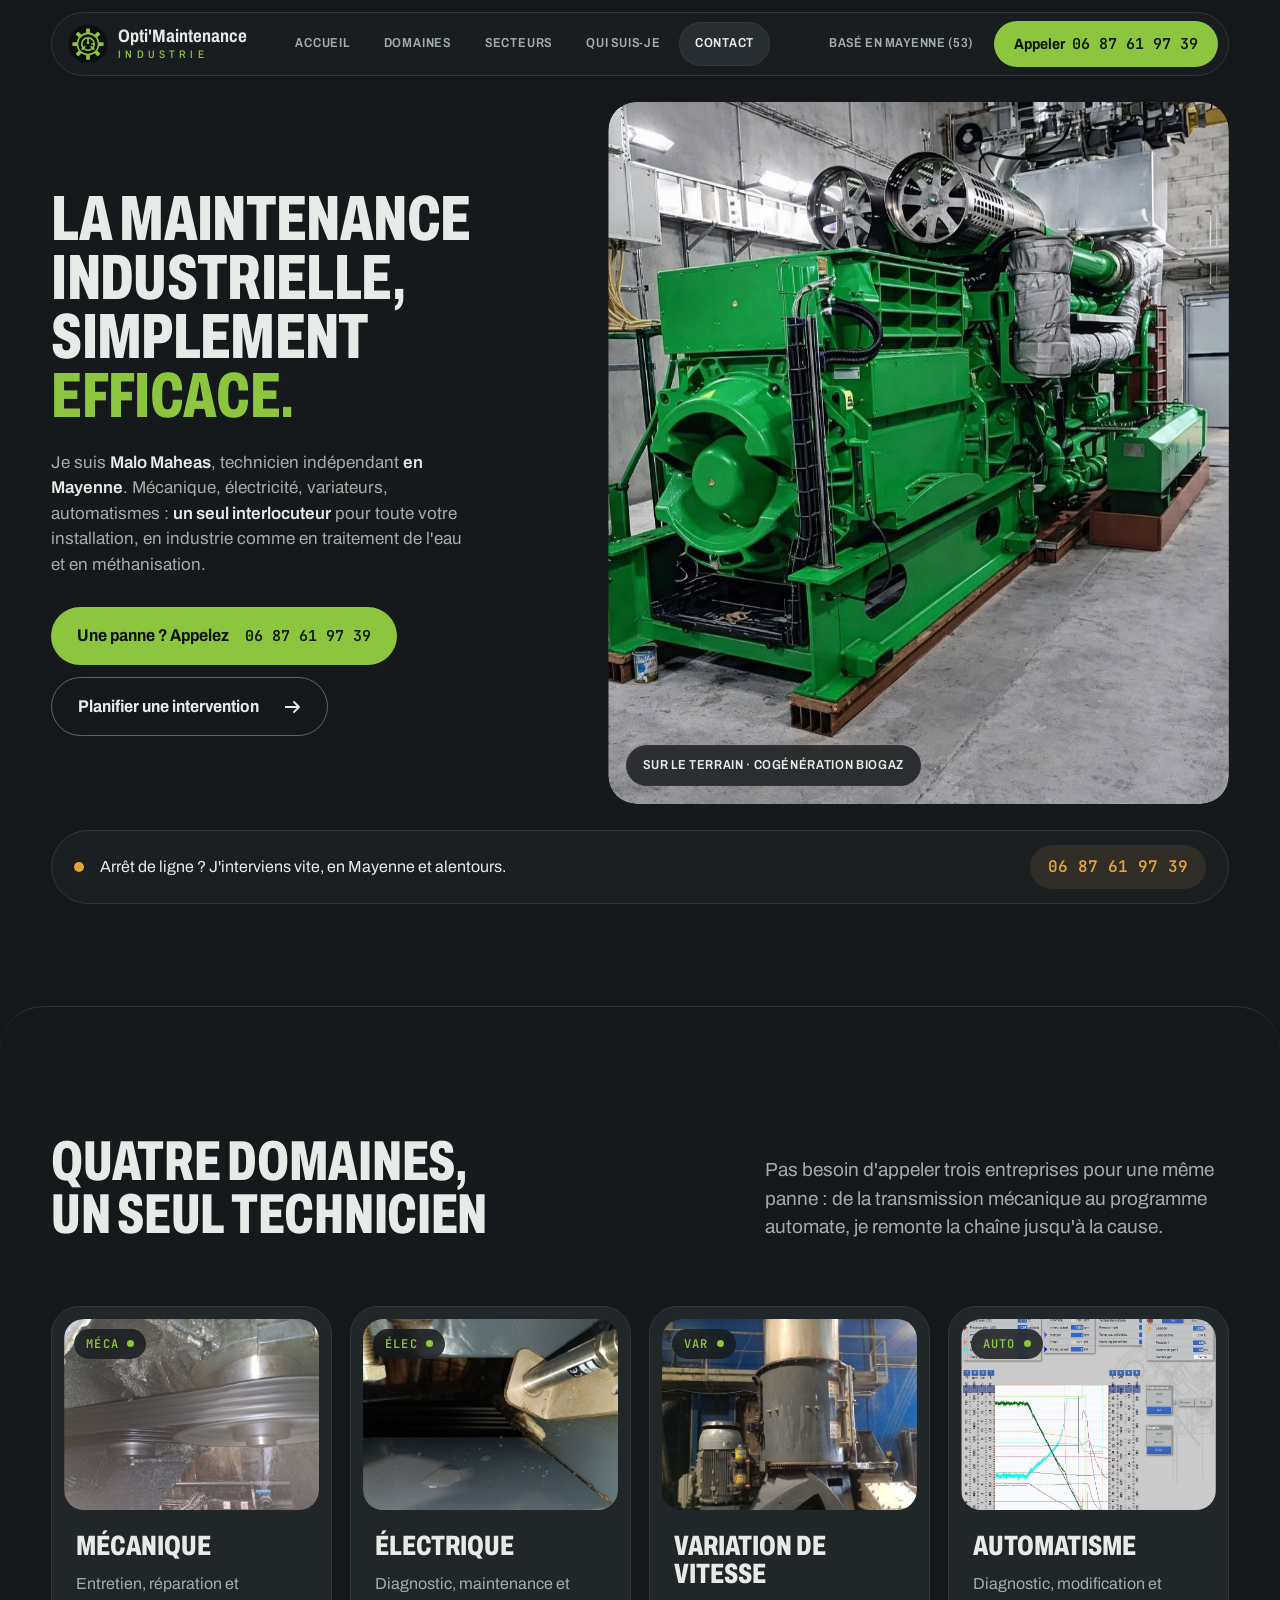
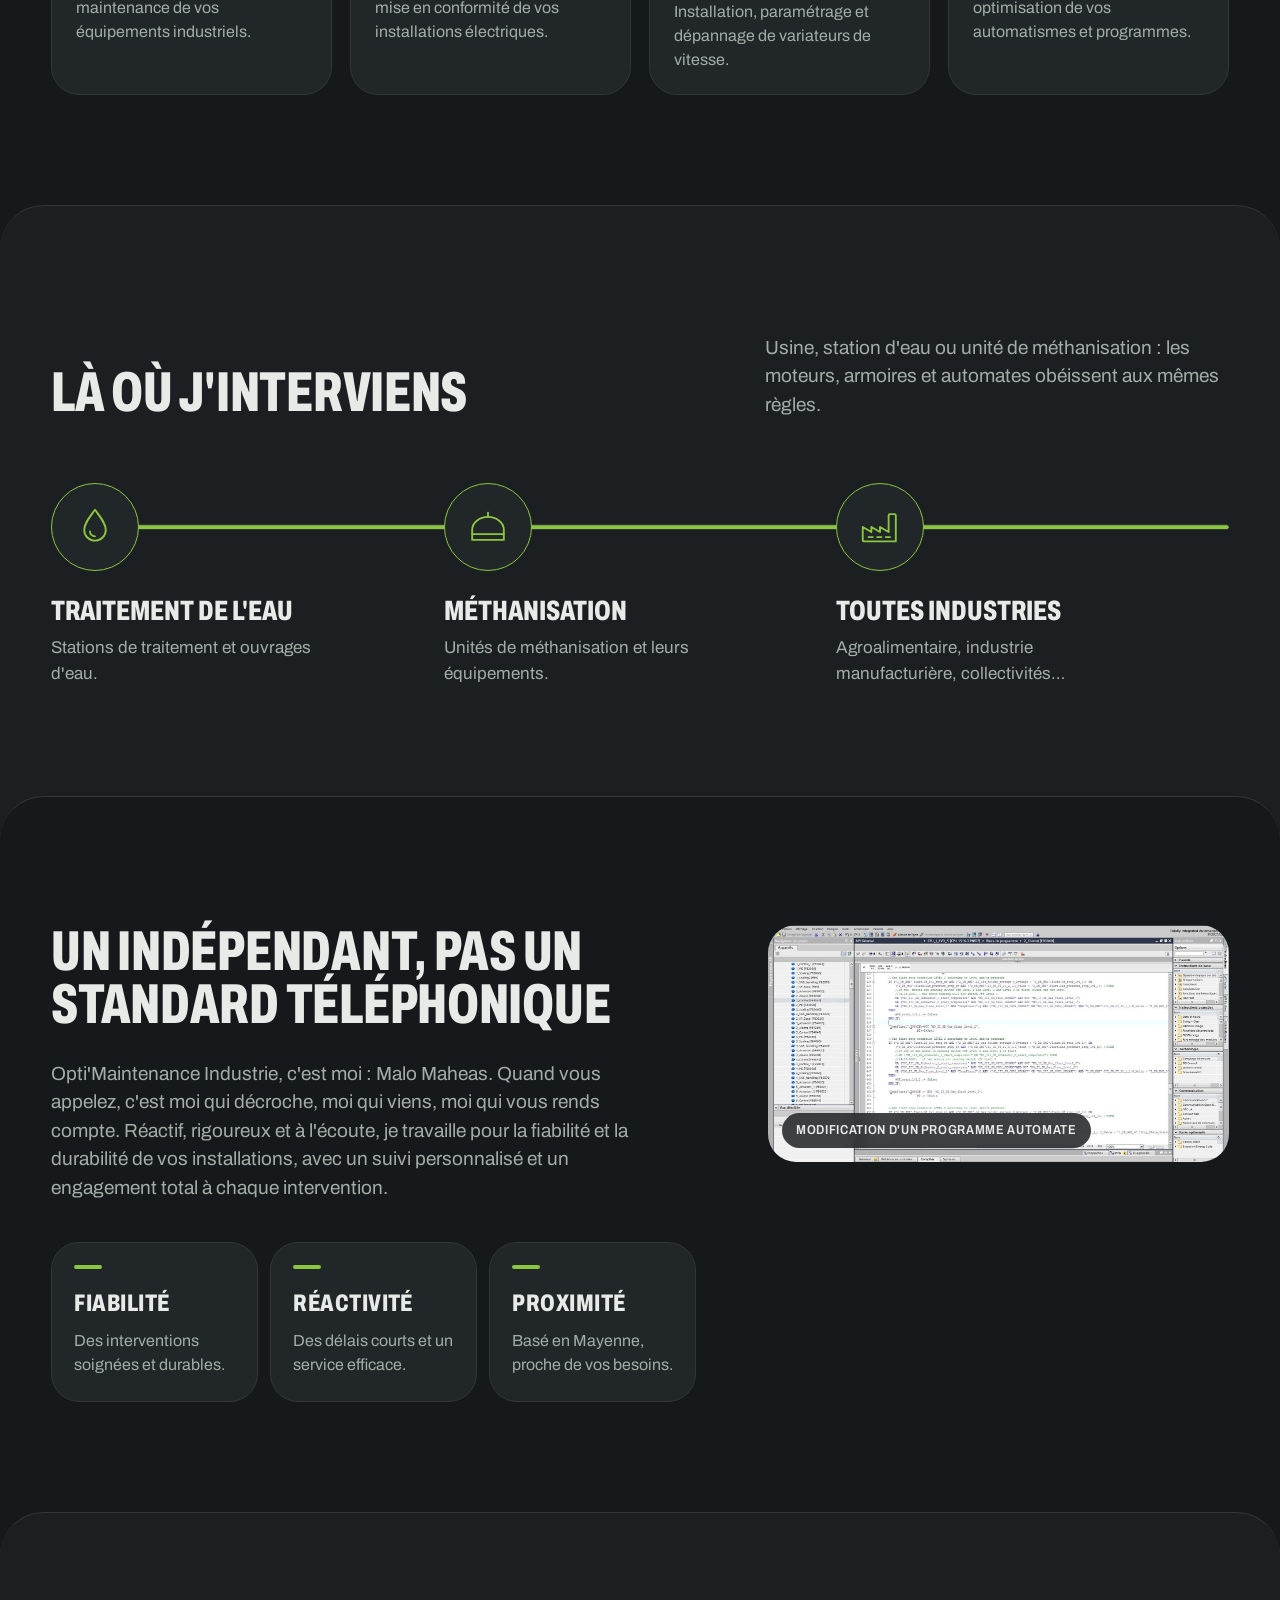
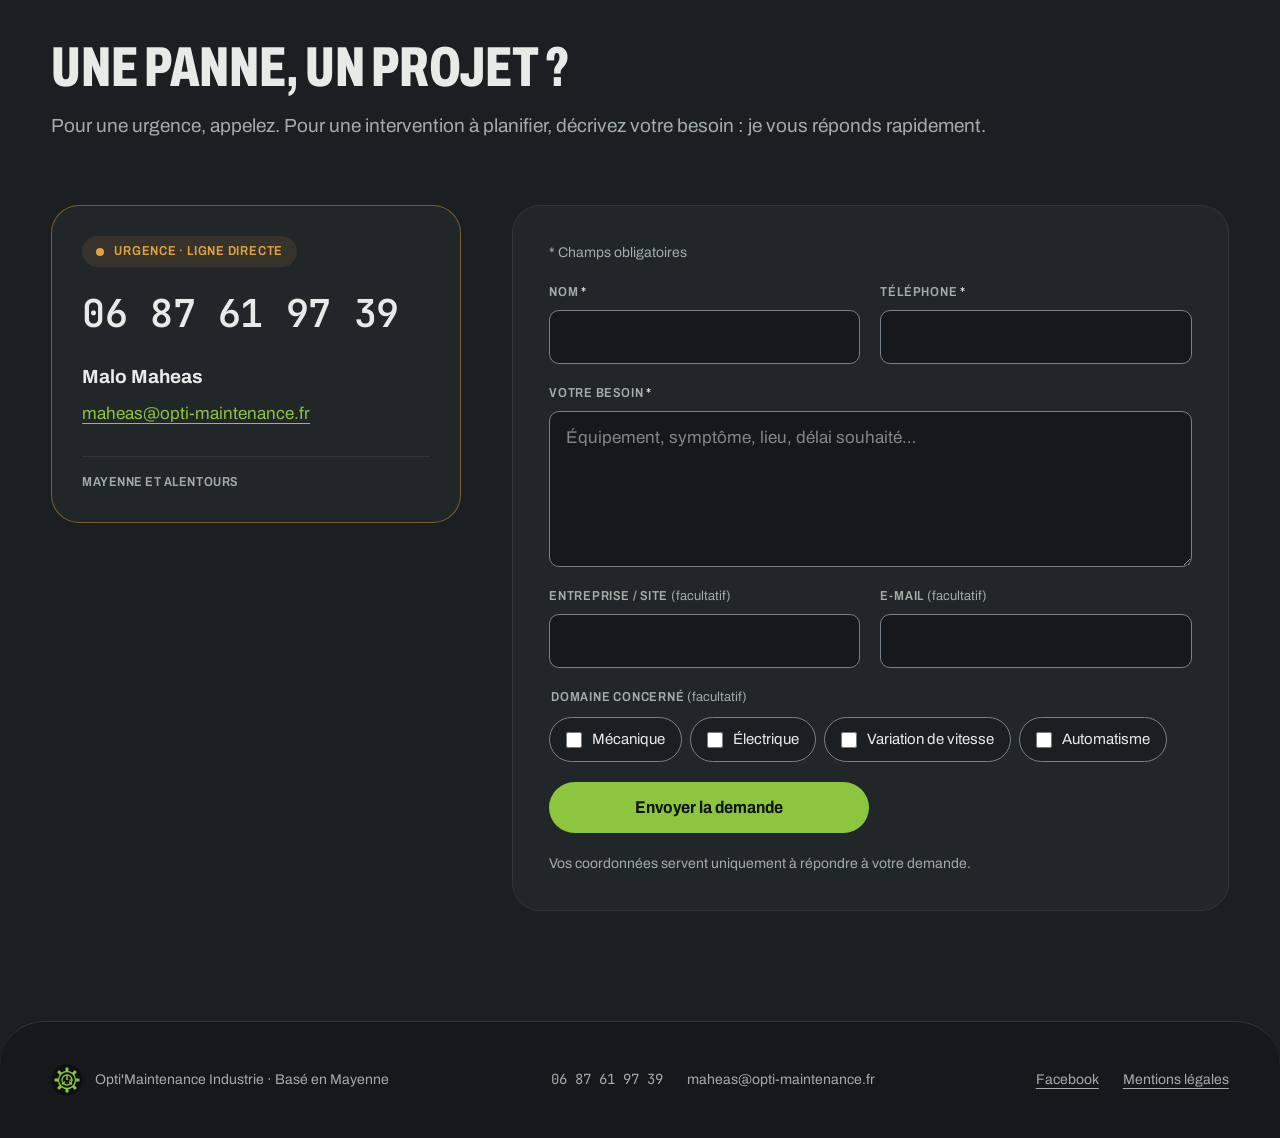
==== commit 92cdb7bb: "Revue de design : mobile, accessibilite et formulaire - en Mayenne des le premier ecran, photo mobil" ====
--- a/index.html
+++ b/index.html
@@ -6,12 +6,12 @@
 <title>Opti'Maintenance Industrie · Maintenance industrielle en Mayenne</title>
 <meta name="description" content="Malo Maheas, technicien indépendant en Mayenne : maintenance mécanique, électrique, variation de vitesse et automatisme pour l'industrie, le traitement de l'eau et la méthanisation.">
 <meta name="theme-color" content="#16191b">
-<link rel="canonical" href="https://opti-maintenance.fr/">
+<link rel="canonical" href="https://guillaumegabourg.github.io/opti-maintenance-site/">
 <link rel="icon" href="assets/logo.svg" type="image/svg+xml">
 <meta property="og:type" content="website">
 <meta property="og:title" content="Opti'Maintenance Industrie · La maintenance industrielle, simplement efficace.">
 <meta property="og:description" content="Technicien indépendant en Mayenne : mécanique, électrique, variation de vitesse, automatisme.">
-<meta property="og:url" content="https://opti-maintenance.fr/">
+<meta property="og:url" content="https://guillaumegabourg.github.io/opti-maintenance-site/">
 <meta property="og:locale" content="fr_FR">
 <link rel="preload" href="fonts/archivo-latin.woff2" as="font" type="font/woff2" crossorigin>
 <link rel="stylesheet" href="css/fonts.css">
@@ -23,7 +23,7 @@
   "@type": "LocalBusiness",
   "name": "Opti'Maintenance Industrie",
   "description": "Maintenance industrielle : mécanique, électrique, variation de vitesse, automatisme.",
-  "url": "https://opti-maintenance.fr/",
+  "url": "https://guillaumegabourg.github.io/opti-maintenance-site/",
   "telephone": "+33687619739",
   "email": "maheas@opti-maintenance.fr",
   "founder": {"@type": "Person", "name": "Malo Maheas"},
@@ -44,14 +44,14 @@
   </a>
   <button class="menu-btn" aria-expanded="false" aria-controls="nav">Menu</button>
   <nav id="nav" aria-label="Navigation principale">
-    <a href="#contenu" aria-current="true">Vue d'ensemble</a>
+    <a href="#contenu" aria-current="true">Accueil</a>
     <a href="#domaines">Domaines</a>
     <a href="#secteurs">Secteurs</a>
     <a href="#malo">Qui suis-je</a>
     <a href="#contact">Contact</a>
   </nav>
-  <p class="status"><span class="dot" aria-hidden="true"></span>Basé en Mayenne (53)</p>
-  <a class="call" href="tel:+33687619739"><span class="call-l">Appeler</span> 06 87 61 97 39</a>
+  <p class="status">Basé en Mayenne (53)</p>
+  <a class="call" href="tel:+33687619739"><span class="call-l">Appeler</span> <span class="num">06 87 61 97 39</span></a>
 </header>
 
 <main id="contenu">
@@ -60,7 +60,7 @@
   <section class="hero" aria-labelledby="h-hero">
     <div class="hero-copy">
       <h1 id="h-hero"><span class="ln"><span>La maintenance</span></span> <span class="ln"><span>industrielle,</span></span> <span class="ln"><span>simplement</span></span> <span class="ln"><span><em>efficace.</em></span></span></h1>
-      <p class="lede">Je suis <b>Malo Maheas</b>, technicien indépendant. Mécanique, électricité, variateurs, automatismes : <b>un seul interlocuteur</b> pour toute votre installation, en industrie comme en traitement de l'eau et en méthanisation.</p>
+      <p class="lede">Je suis <b>Malo Maheas</b>, technicien indépendant <b>en Mayenne</b>. Mécanique, électricité, variateurs, automatismes : <b>un seul interlocuteur</b> pour toute votre installation, en industrie comme en traitement de l'eau et en méthanisation.</p>
       <div class="actions">
         <a class="btn btn-run" href="tel:+33687619739">Une panne ? Appelez <span class="num">06 87 61 97 39</span></a>
         <a class="btn btn-line go" href="#contact">Planifier une intervention</a>
@@ -70,7 +70,7 @@
       <div class="shot">
         <img src="assets/photos/cogeneration.jpg" width="1024" height="1536" alt="Groupe moteur de cogénération vert dans une salle technique en béton, avec ses gaines et ses câbles." fetchpriority="high">
       </div>
-      <figcaption><span class="dot" aria-hidden="true"></span>Sur le terrain · groupe de cogénération biogaz</figcaption>
+      <figcaption>Sur le terrain · cogénération biogaz</figcaption>
     </figure>
   </section>
   <aside class="alarm" aria-label="Dépannage">
@@ -89,22 +89,18 @@
       <article class="plate" role="listitem" id="d-meca">
         <figure class="plate-ph"><img src="assets/photos/transmission.jpg" width="1600" height="1047" alt="Transmission par courroies et poulies en rotation sur une machine industrielle." loading="lazy"><p class="plate-id">MÉCA</p></figure><h3>Mécanique</h3>
         <p class="plate-what">Entretien, réparation et maintenance de vos équipements industriels.</p>
-        <ul class="ops"><li>Entretien</li><li>Réparation</li><li>Maintenance</li></ul>
       </article>
       <article class="plate" role="listitem" id="d-elec">
         <figure class="plate-ph"><img src="assets/photos/capteur.jpg" width="1600" height="1047" alt="Capteur inductif inox monté sur son support, au plus près d'une pièce mécanique." loading="lazy"><p class="plate-id">ÉLEC</p></figure><h3>Électrique</h3>
         <p class="plate-what">Diagnostic, maintenance et mise en conformité de vos installations électriques.</p>
-        <ul class="ops"><li>Diagnostic</li><li>Maintenance</li><li>Mise en conformité</li></ul>
       </article>
       <article class="plate" role="listitem" id="d-var">
         <figure class="plate-ph"><img src="assets/photos/moteur-reducteur.jpg" width="1100" height="1312" alt="Moteur électrique et réducteur entraînant une machine de process dans une usine." loading="lazy"><p class="plate-id">VAR</p></figure><h3>Variation de vitesse</h3>
         <p class="plate-what">Installation, paramétrage et dépannage de variateurs de vitesse.</p>
-        <ul class="ops"><li>Installation</li><li>Paramétrage</li><li>Dépannage</li></ul>
       </article>
       <article class="plate" role="listitem" id="d-auto">
-        <figure class="plate-ph"><img src="assets/photos/programme-automate.jpg" width="1600" height="825" alt="Programme d'automate ouvert dans le logiciel de programmation, blocs de commande et conditions." loading="lazy"><p class="plate-id">AUTO</p></figure><h3>Automatisme</h3>
+        <figure class="plate-ph"><img src="assets/photos/ihm-diagnostic.jpg" width="958" height="1050" alt="Écran de diagnostic d'un moteur : courbes de régime et de température pendant une phase d'arrêt." loading="lazy"><p class="plate-id">AUTO</p></figure><h3>Automatisme</h3>
         <p class="plate-what">Diagnostic, modification et optimisation de vos automatismes et programmes.</p>
-        <ul class="ops"><li>Diagnostic</li><li>Modification</li><li>Optimisation</li></ul>
       </article>
     </div>
   </section>
@@ -141,7 +137,7 @@
         <h2 id="h-malo">Un indépendant, pas un standard téléphonique</h2>
         <p>Opti'Maintenance Industrie, c'est moi : Malo Maheas. Quand vous appelez, c'est moi qui décroche, moi qui viens, moi qui vous rends compte. Réactif, rigoureux et à l'écoute, je travaille pour la fiabilité et la durabilité de vos installations, avec un suivi personnalisé et un engagement total à chaque intervention.</p>
       </div>
-      <figure class="who-ph"><img src="assets/photos/ihm-diagnostic.jpg" width="958" height="1050" alt="Écran de diagnostic d'un moteur : courbes de régime et de température pendant une phase d'arrêt." loading="lazy"><figcaption>Diagnostic sur écran constructeur</figcaption></figure>
+      <figure class="who-ph"><img src="assets/photos/programme-automate.jpg" width="1600" height="825" alt="Programme d'automate ouvert dans le logiciel de programmation : blocs de commande et conditions de démarrage." loading="lazy"><figcaption>Modification d'un programme automate</figcaption></figure>
       <dl class="values">
         <div><dt>Fiabilité</dt><dd>Des interventions soignées et durables.</dd></div>
         <div><dt>Réactivité</dt><dd>Des délais courts et un service efficace.</dd></div>
@@ -168,45 +164,40 @@
       <form class="bon" name="intervention" method="POST" data-netlify="true" netlify-honeypot="societe-web" novalidate>
         <input type="hidden" name="form-name" value="intervention">
         <p class="hp"><label>Ne pas remplir <input name="societe-web" tabindex="-1" autocomplete="off"></label></p>
-        <fieldset class="kind">
-          <legend>Type de demande</legend>
-          <label><input type="radio" name="type" value="Planifiée" checked> Intervention planifiée</label>
-          <label><input type="radio" name="type" value="Devis"> Demande de devis</label>
-        </fieldset>
+        <p class="req-note"><span aria-hidden="true">*</span> Champs obligatoires</p>
         <div class="row">
-          <label class="f">Nom<input name="nom" autocomplete="name" required></label>
-          <label class="f">Entreprise / site<input name="entreprise" autocomplete="organization"></label>
+          <div class="f"><label for="f-nom">Nom <span class="req" aria-hidden="true">*</span></label><input id="f-nom" name="nom" autocomplete="name" required aria-describedby="e-nom"><p class="f-err" id="e-nom"></p></div>
+          <div class="f"><label for="f-tel">Téléphone <span class="req" aria-hidden="true">*</span></label><input id="f-tel" name="telephone" type="tel" autocomplete="tel" required aria-describedby="e-tel"><p class="f-err" id="e-tel"></p></div>
         </div>
+        <div class="f"><label for="f-msg">Votre besoin <span class="req" aria-hidden="true">*</span></label><textarea id="f-msg" name="message" rows="5" required placeholder="Équipement, symptôme, lieu, délai souhaité…" aria-describedby="e-msg"></textarea><p class="f-err" id="e-msg"></p></div>
         <div class="row">
-          <label class="f">Téléphone<input name="telephone" type="tel" autocomplete="tel" required></label>
-          <label class="f">E-mail<input name="email" type="email" autocomplete="email"></label>
+          <div class="f"><label for="f-ent">Entreprise / site <span class="opt">(facultatif)</span></label><input id="f-ent" name="entreprise" autocomplete="organization"></div>
+          <div class="f"><label for="f-mail">E-mail <span class="opt">(facultatif)</span></label><input id="f-mail" name="email" type="email" autocomplete="email" aria-describedby="e-mail"><p class="f-err" id="e-mail"></p></div>
         </div>
         <fieldset class="doms">
-          <legend>Domaine concerné</legend>
+          <legend>Domaine concerné <span class="opt">(facultatif)</span></legend>
           <label><input type="checkbox" name="domaine" value="Mécanique"> Mécanique</label>
           <label><input type="checkbox" name="domaine" value="Électrique"> Électrique</label>
           <label><input type="checkbox" name="domaine" value="Variation de vitesse"> Variation de vitesse</label>
           <label><input type="checkbox" name="domaine" value="Automatisme"> Automatisme</label>
-          <label><input type="checkbox" name="domaine" value="Je ne sais pas"> Je ne sais pas</label>
         </fieldset>
-        <label class="f">Votre besoin<textarea name="message" rows="5" required placeholder="Équipement, symptôme, lieu, délai souhaité…"></textarea></label>
         <p class="form-msg" role="status" aria-live="polite"></p>
         <button class="btn btn-run" type="submit">Envoyer la demande</button>
         <p class="rgpd">Vos coordonnées servent uniquement à répondre à votre demande.</p>
-      </form>
-    </div>
+      </form>    </div>
   </section>
 </main>
 
 <footer class="foot">
   <div class="foot-brand"><img src="assets/logo.svg" width="32" height="32" alt=""> Opti'Maintenance Industrie · Basé en Mayenne</div>
+  <p class="foot-contact"><a href="tel:+33687619739" class="num">06 87 61 97 39</a><a href="mailto:maheas@opti-maintenance.fr">maheas@opti-maintenance.fr</a></p>
   <nav aria-label="Liens secondaires">
     <a href="https://www.facebook.com/profile.php?id=61574341864979" rel="noopener">Facebook</a>
     <a href="mentions-legales.html">Mentions légales</a>
   </nav>
 </footer>
 
-<a class="mob-call" href="tel:+33687619739">Appeler · 06 87 61 97 39</a>
+<a class="mob-call" href="tel:+33687619739">Appeler · <span class="num">06 87 61 97 39</span></a>
 
 <script src="js/main.js" defer></script>
 </body>
--- a/css/style.css
+++ b/css/style.css
@@ -53,11 +53,12 @@
 .brand{display:flex;align-items:center;gap:10px;text-decoration:none;font-weight:700;font-stretch:80%;font-size:18px;line-height:1.05;flex-shrink:0}
 .brand small{display:block;font-weight:500;font-size:11px;letter-spacing:.38em;text-transform:uppercase;color:var(--run);margin-top:3px}
 #nav{position:relative;display:flex;align-items:center;gap:2px;margin-left:8px;padding:4px;border-radius:var(--pill)}
-#nav a{position:relative;z-index:1;padding:9px 16px;border-radius:var(--pill);color:var(--ink-2);text-decoration:none;font-size:13px;font-stretch:85%;font-weight:600;letter-spacing:.06em;text-transform:uppercase;transition:color .25s}
+#nav a{position:relative;z-index:1;display:flex;align-items:center;min-height:44px;padding:0 16px;border-radius:var(--pill);color:var(--ink-2);text-decoration:none;font-size:13px;font-stretch:85%;font-weight:600;letter-spacing:.06em;text-transform:uppercase;transition:color .25s}
 #nav a:hover{color:var(--ink)}
-#nav a[aria-current="true"]{color:var(--ink)}
+#nav a[aria-current]{color:var(--ink)}
 .nav-pill{position:absolute;z-index:0;top:4px;bottom:4px;left:0;width:0;border-radius:var(--pill);background:var(--panel-2);box-shadow:inset 0 0 0 1px var(--seam);transition:transform .5s var(--ease),width .5s var(--ease),opacity .3s}
 .status{margin-left:auto;display:flex;align-items:center;gap:8px;font-stretch:85%;font-weight:600;font-size:13px;color:var(--ink-2);text-transform:uppercase;letter-spacing:.04em;white-space:nowrap}
+.call .num,.mob-call .num{font-size:inherit;font-weight:600;margin-left:4px}
 .call{background:var(--run);color:var(--run-ink);font-weight:700;font-stretch:90%;padding:12px 20px;border-radius:var(--pill);text-decoration:none;font-size:15px;white-space:nowrap;font-variant-numeric:tabular-nums;transition:background .2s,transform .15s var(--ease)}
 .call:hover{background:var(--run-hover)}
 .call:active{transform:scale(.96)}
@@ -112,7 +113,7 @@
 /* ---------- bandeau urgence ---------- */
 .alarm{display:flex;align-items:center;flex-wrap:wrap;gap:10px 16px;margin:clamp(16px,2vw,28px) var(--gut) 0;padding:14px 22px;background:var(--ground-2);border:1px solid var(--seam);border-radius:var(--pill);font-size:16px}
 .alarm-k{width:10px;height:10px;border-radius:50%;background:var(--warn);flex-shrink:0}
-.alarm a{margin-left:auto;font-family:var(--mono);font-weight:600;color:var(--warn);text-decoration:none;white-space:nowrap;padding:6px 14px;border-radius:var(--pill);background:rgba(227,163,59,.1);transition:background .25s}
+.alarm a{margin-left:auto;display:inline-flex;align-items:center;min-height:44px;font-family:var(--mono);font-weight:600;color:var(--warn);text-decoration:none;white-space:nowrap;padding:0 18px;border-radius:var(--pill);background:rgba(227,163,59,.1);transition:background .25s}
 .alarm a:hover{background:rgba(227,163,59,.2)}
 
 /* ---------- sections en feuilles empilées ---------- */
@@ -121,7 +122,9 @@
 .band-alt{background:var(--ground-2)}
 .band-head{display:grid;grid-template-columns:minmax(0,7fr) minmax(0,5fr);gap:24px 64px;align-items:end;margin-bottom:clamp(40px,5vw,64px)}
 .band h2{font-stretch:66%;font-weight:800;font-size:clamp(38px,4.4vw,64px);line-height:.95;text-transform:uppercase;letter-spacing:-.005em;text-wrap:balance}
-.band-head p{color:var(--ink-2);font-size:18px;max-width:46ch}
+.band-head p{color:var(--ink-2);font-size:19px;max-width:46ch}
+#contact .band-head{display:block}
+#contact .band-head p{margin-top:18px;max-width:none;text-wrap:balance}
 
 /* domaines */
 .plates{display:grid;grid-template-columns:repeat(4,minmax(0,1fr));gap:clamp(12px,1.4vw,20px)}
@@ -141,8 +144,7 @@
 /* secteurs : conduite et stations */
 .line{position:relative;display:grid;grid-template-columns:repeat(3,minmax(0,1fr))}
 .line::before{content:"";position:absolute;left:44px;right:0;top:41px;height:6px;border-radius:var(--pill);background:var(--seam)}
-.line::after{content:"";position:absolute;left:44px;right:0;top:43px;height:2px;border-radius:var(--pill);background:repeating-linear-gradient(90deg,var(--run) 0 8px,transparent 8px 20px);animation:pipe 1.8s linear infinite}
-@keyframes pipe{to{background-position:40px 0}}
+.line::after{content:"";position:absolute;left:44px;right:0;top:42px;height:4px;border-radius:var(--pill);background:var(--run)}
 .line li{position:relative;z-index:1;padding-right:32px}
 .line svg{width:88px;height:88px;padding:20px;border-radius:50%;background:var(--panel);border:1.6px solid var(--run);fill:none;stroke:var(--run);stroke-width:2.6;stroke-linejoin:round;stroke-linecap:round;transition:border-color .6s,stroke .6s,background .6s,transform .7s var(--ease)}
 .line h3{margin-top:26px;font-stretch:70%;font-weight:800;font-size:28px;line-height:1;text-transform:uppercase}
@@ -170,7 +172,7 @@
 .direct-tel{display:block;margin-top:18px;font-family:var(--mono);font-weight:600;font-size:clamp(30px,3vw,40px);color:var(--ink);text-decoration:none;letter-spacing:-.01em;white-space:nowrap;transition:color .25s}
 .direct-tel:hover{color:var(--warn)}
 .direct-who{margin-top:20px;font-weight:700;font-size:19px}
-.direct-mail{display:inline-block;margin-top:4px;color:var(--run);word-break:break-all}
+.direct-mail{display:inline-flex;align-items:center;min-height:44px;color:var(--run);word-break:break-all}
 .direct-zone{margin-top:20px;padding-top:16px;border-top:1px solid var(--seam);font-stretch:85%;font-weight:600;font-size:13px;color:var(--ink-2);text-transform:uppercase;letter-spacing:.04em}
 
 .bon{display:grid;gap:20px;padding:clamp(22px,3vw,36px);background:var(--panel);border:1px solid var(--seam);border-radius:var(--r-lg)}
@@ -184,7 +186,13 @@
 .kind label:has(:checked),.doms label:has(:checked){border-color:var(--run);background:var(--run-tint)}
 .kind input,.doms input{accent-color:var(--run);width:16px;height:16px;margin:0}
 .row{display:grid;grid-template-columns:1fr 1fr;gap:20px}
-.f{display:grid;gap:8px;font-stretch:85%;font-weight:600;font-size:13px;color:var(--ink-2);text-transform:uppercase;letter-spacing:.06em}
+.f{display:grid;gap:8px;align-content:start}
+.f label{font-stretch:85%;font-weight:600;font-size:13px;color:var(--ink-2);text-transform:uppercase;letter-spacing:.06em}
+.req{color:var(--ink)}
+.opt{text-transform:none;letter-spacing:0;font-weight:400;font-stretch:100%}
+.req-note{font-size:14px;color:var(--ink-2)}
+.f-err{font-size:14px;color:var(--warn)}
+.f-err:empty{display:none}
 .f input,.f textarea{font:inherit;font-family:var(--display);font-stretch:100%;font-weight:400;font-size:17px;text-transform:none;letter-spacing:0;color:var(--ink);background:var(--ground);border:1px solid var(--edge);border-radius:var(--r-sm);padding:13px 16px;width:100%;caret-color:var(--run);transition:border-color .25s,box-shadow .25s}
 .f textarea{resize:vertical;min-height:130px}
 .f input::placeholder,.f textarea::placeholder{color:var(--placeholder)}
@@ -203,6 +211,9 @@
 .foot{position:relative;display:flex;flex-wrap:wrap;align-items:center;justify-content:space-between;gap:16px;margin-top:calc(var(--r-sheet) * -1);padding:36px var(--gut) 36px;background:var(--ground);border-top:1px solid var(--seam);border-radius:var(--r-sheet) var(--r-sheet) 0 0;font-size:14px;color:var(--ink-2)}
 .foot-brand{display:flex;align-items:center;gap:12px}
 .foot nav{display:flex;gap:24px}
+.foot nav a,.foot-contact a{display:inline-flex;align-items:center;min-height:44px}
+.foot-contact{display:flex;flex-wrap:wrap;gap:4px 24px}
+.foot-contact a{color:var(--ink);text-decoration:none}
 .foot a{color:var(--ink-2)}
 .foot a:hover{color:var(--run)}
 .mob-call{display:none}
@@ -235,11 +246,11 @@
 }
 @media (max-width:960px){
   .top{gap:10px;padding-left:12px}
-  .menu-btn{display:block;margin-left:auto;background:var(--panel-2);border:1px solid var(--seam);color:var(--ink);font:600 13px/1 var(--display);letter-spacing:.08em;text-transform:uppercase;padding:12px 16px;border-radius:var(--pill);cursor:pointer}
+  .menu-btn{display:block;margin-left:auto;background:var(--panel-2);border:1px solid var(--seam);color:var(--ink);font:600 13px/1 var(--display);letter-spacing:.08em;text-transform:uppercase;min-height:44px;padding:0 18px;border-radius:var(--pill);cursor:pointer}
   #nav{display:flex;position:absolute;top:74px;left:0;right:0;flex-direction:column;align-items:stretch;gap:0;margin:0;padding:8px;background:rgba(27,31,34,.97);border:1px solid var(--seam);border-radius:var(--r-lg);box-shadow:var(--lift);opacity:0;visibility:hidden;transform:translateY(-8px) scale(.98);transform-origin:50% 0;transition:opacity .25s var(--ease),transform .35s var(--ease),visibility 0s .35s}
   #nav.open{opacity:1;visibility:visible;transform:none;transition:opacity .25s var(--ease),transform .35s var(--ease),visibility 0s}
-  #nav a{padding:15px 18px;font-size:14px;border-radius:var(--r)}
-  #nav a[aria-current="true"]{background:var(--panel-2)}
+  #nav a{min-height:50px;padding:0 18px;font-size:14px;border-radius:var(--r)}
+  #nav a[aria-current]{background:var(--panel-2)}
   .nav-pill{display:none}
   .call-l{display:none}
   .hero{grid-template-columns:1fr;min-height:0}
@@ -267,10 +278,15 @@
   h1{font-size:clamp(44px,12.5vw,60px)}
   .actions{flex-direction:column}
   .actions .btn{width:100%}
-  .hero-photo{aspect-ratio:4/5}
-  .alarm{border-radius:var(--r-lg);font-size:15px}
-  .alarm a{margin-left:0}
-  .plates{grid-template-columns:1fr}
+  .hero-photo{aspect-ratio:4/3}
+  .hero-photo figcaption{left:12px;bottom:12px;padding:8px 14px;font-size:12px}
+  .alarm{display:grid;grid-template-columns:auto 1fr;align-items:start;gap:6px 12px;border-radius:var(--r-lg);font-size:15px}
+  .alarm-k{margin-top:6px}
+  .alarm a{grid-column:2;justify-self:start;margin-left:0}
+  .plates{grid-template-columns:none;grid-auto-flow:column;grid-auto-columns:82%;overflow-x:auto;scroll-snap-type:x mandatory;scroll-padding:0 var(--gut);margin:0 calc(var(--gut) * -1);padding:4px var(--gut) 18px;scrollbar-width:none}
+  .plates::-webkit-scrollbar{display:none}
+  .plate{scroll-snap-align:start}
+  .plate:hover,.js .plate.in:hover{transform:none}
   .values{grid-template-columns:1fr}
   .row{grid-template-columns:1fr}
   .bon .btn{max-width:none}
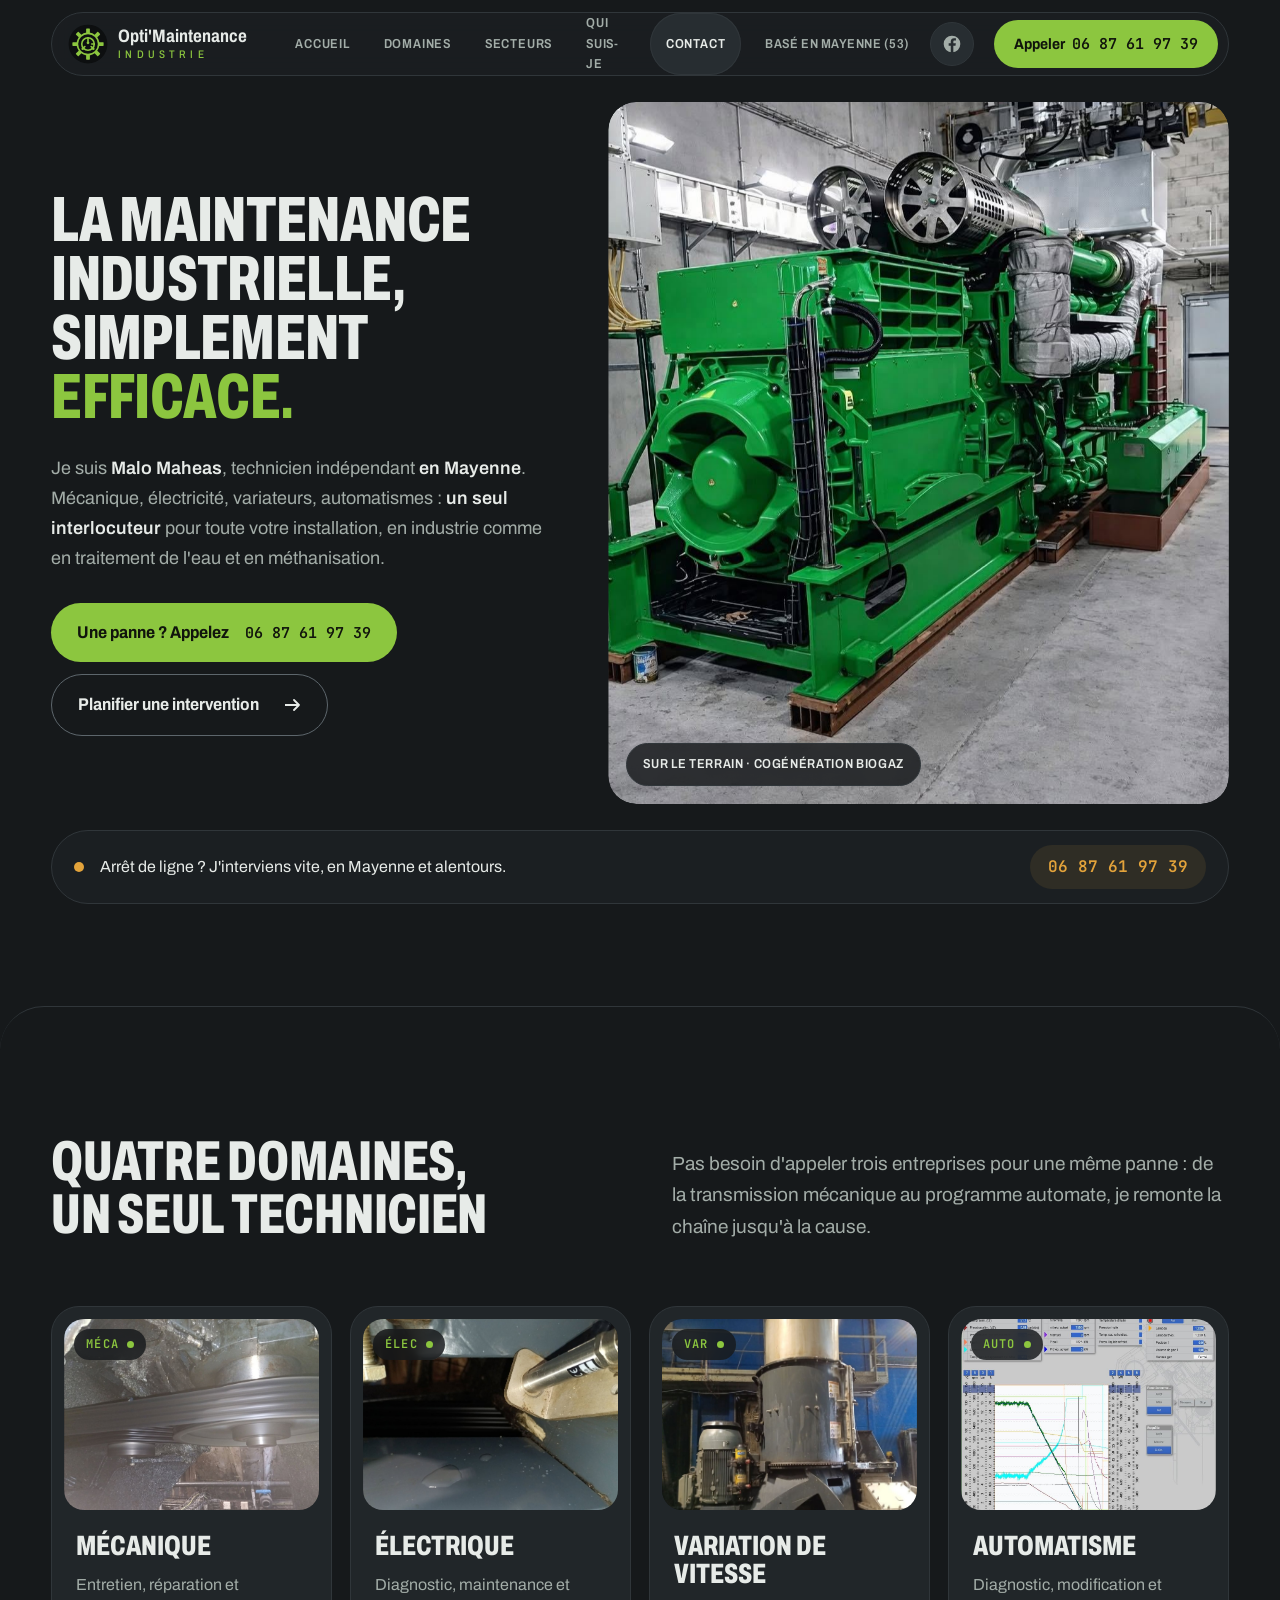
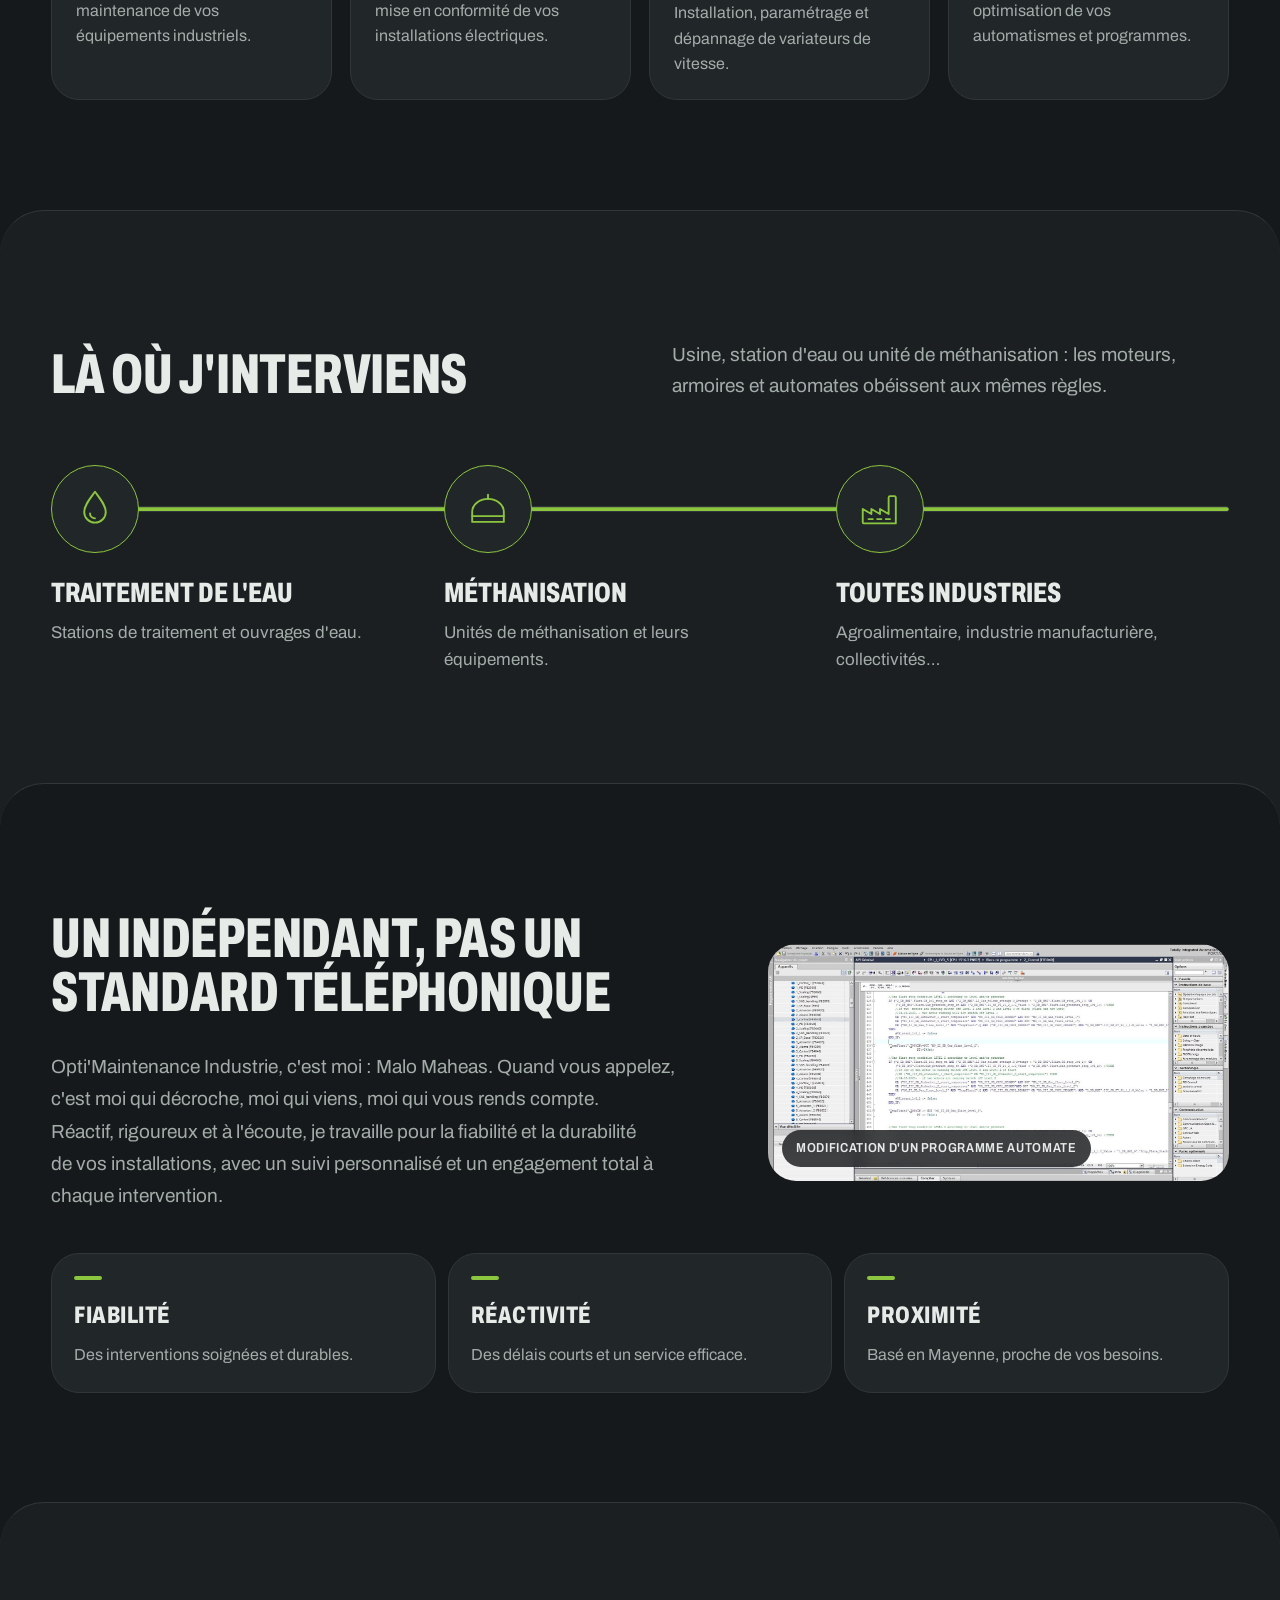
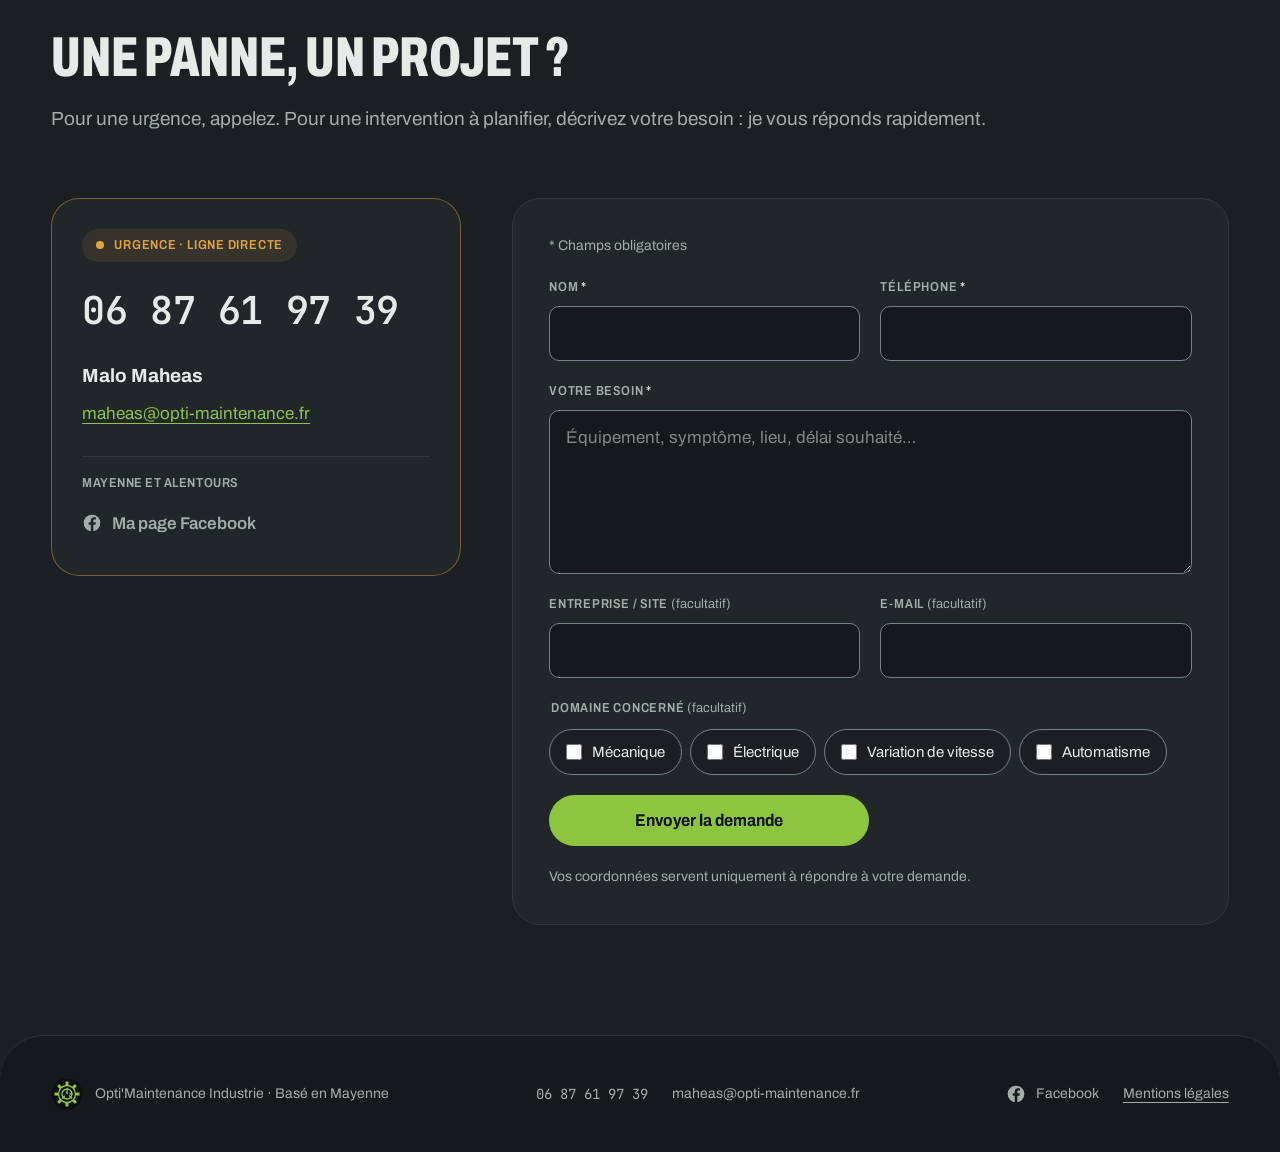
==== commit a3baee40: "Logo Facebook (en-tete, contact, pied de page) et Qui suis-je reequilibre Co-Authored-By: Claude Opu" ====
--- a/index.html
+++ b/index.html
@@ -35,6 +35,7 @@
 </head>
 <body>
 <a class="skip" href="#contenu">Aller au contenu</a>
+<svg width="0" height="0" style="position:absolute" aria-hidden="true"><symbol id="i-fb" viewBox="0 0 24 24"><path fill-rule="evenodd" d="M12 2a10 10 0 1 1 0 20 10 10 0 0 1 0-20zm1.6 20v-8h2.6l.4-3h-3V9.2c0-.9.3-1.5 1.5-1.5h1.6V5.1c-.3 0-1.2-.1-2.3-.1-2.3 0-3.9 1.4-3.9 4V11H8v3h2.5v8z"/></symbol></svg>
 
 <header class="top">
   <span class="progress" aria-hidden="true"></span>
@@ -51,6 +52,7 @@
     <a href="#contact">Contact</a>
   </nav>
   <p class="status">Basé en Mayenne (53)</p>
+  <a class="fb-btn" href="https://www.facebook.com/profile.php?id=61574341864979" target="_blank" rel="noopener" aria-label="Opti'Maintenance Industrie sur Facebook (nouvel onglet)"><svg aria-hidden="true"><use href="#i-fb"/></svg></a>
   <a class="call" href="tel:+33687619739"><span class="call-l">Appeler</span> <span class="num">06 87 61 97 39</span></a>
 </header>
 
@@ -159,6 +161,7 @@
         <p class="direct-who">Malo Maheas</p>
         <a class="direct-mail" href="mailto:maheas@opti-maintenance.fr">maheas@opti-maintenance.fr</a>
         <p class="direct-zone">Mayenne et alentours</p>
+        <a class="fb-link" href="https://www.facebook.com/profile.php?id=61574341864979" target="_blank" rel="noopener"><svg aria-hidden="true"><use href="#i-fb"/></svg>Ma page Facebook</a>
       </div>
 
       <form class="bon" name="intervention" method="POST" data-netlify="true" netlify-honeypot="societe-web" novalidate>
@@ -192,7 +195,7 @@
   <div class="foot-brand"><img src="assets/logo.svg" width="32" height="32" alt=""> Opti'Maintenance Industrie · Basé en Mayenne</div>
   <p class="foot-contact"><a href="tel:+33687619739" class="num">06 87 61 97 39</a><a href="mailto:maheas@opti-maintenance.fr">maheas@opti-maintenance.fr</a></p>
   <nav aria-label="Liens secondaires">
-    <a href="https://www.facebook.com/profile.php?id=61574341864979" rel="noopener">Facebook</a>
+    <a class="fb-link" href="https://www.facebook.com/profile.php?id=61574341864979" target="_blank" rel="noopener"><svg aria-hidden="true"><use href="#i-fb"/></svg>Facebook</a>
     <a href="mentions-legales.html">Mentions légales</a>
   </nav>
 </footer>
--- a/css/style.css
+++ b/css/style.css
@@ -31,7 +31,7 @@
 
 *{box-sizing:border-box}
 html{scroll-behavior:smooth;scroll-padding-top:96px;-webkit-text-size-adjust:100%}
-body{margin:0;background:var(--ground);color:var(--ink);font-family:var(--display);font-stretch:100%;font-size:17px;line-height:1.5;scrollbar-color:var(--line) var(--ground);overflow-x:hidden}
+body{margin:0;background:var(--ground);color:var(--ink);font-family:var(--display);font-stretch:100%;font-size:17px;line-height:1.6;scrollbar-color:var(--line) var(--ground);overflow-x:hidden}
 ::selection{background:var(--run);color:var(--run-ink)}
 ::-webkit-scrollbar{width:10px}
 ::-webkit-scrollbar-track{background:var(--ground)}
@@ -45,7 +45,6 @@
 .skip{position:absolute;left:-999px;top:8px;background:var(--run);color:var(--run-ink);padding:10px 16px;z-index:100;font-weight:700;border-radius:var(--pill)}
 .skip:focus{left:8px}
 .num{font-family:var(--mono);font-variant-numeric:tabular-nums}
-.dot{display:inline-block;width:8px;height:8px;border-radius:50%;background:var(--run);flex-shrink:0}
 
 /* ---------- en-tête flottant ---------- */
 .top{position:sticky;top:12px;z-index:50;display:flex;align-items:center;gap:20px;height:64px;margin:12px var(--gut) 0;padding:0 10px 0 16px;background:rgba(27,31,34,.86);border:1px solid var(--seam);border-radius:var(--pill);backdrop-filter:saturate(1.2) blur(10px);-webkit-backdrop-filter:saturate(1.2) blur(10px);transition:background .3s,box-shadow .3s}
@@ -72,7 +71,7 @@
 h1 .ln{display:block;overflow:hidden;padding-bottom:.05em;margin-bottom:-.05em}
 h1 .ln>span{display:block}
 h1 em{font-style:normal;color:var(--run)}
-.lede{margin-top:24px;font-size:clamp(17px,1.3vw,19px);color:var(--ink-2);max-width:42ch}
+.lede{margin-top:28px;font-size:clamp(18px,1.4vw,21px);line-height:1.65;color:var(--ink-2);max-width:54ch;text-wrap:pretty}
 .lede b{color:var(--ink);font-weight:600}
 .actions{margin-top:30px;display:flex;flex-wrap:wrap;gap:12px}
 .btn{position:relative;display:inline-flex;justify-content:space-between;align-items:center;gap:16px;padding:16px 26px;border-radius:var(--pill);text-decoration:none;font-family:var(--display);font-weight:700;font-stretch:90%;font-size:17px;border:0;cursor:pointer;overflow:hidden;isolation:isolate;transition:background .25s,border-color .25s,color .25s,transform .15s var(--ease),box-shadow .3s var(--ease)}
@@ -120,9 +119,9 @@
 .band{position:relative;padding:clamp(72px,10vw,128px) var(--gut) clamp(96px,12vw,160px);background:var(--ground);border-top:1px solid var(--seam);border-radius:var(--r-sheet) var(--r-sheet) 0 0;margin-top:calc(var(--r-sheet) * -1)}
 #domaines{margin-top:clamp(56px,8vw,112px)}
 .band-alt{background:var(--ground-2)}
-.band-head{display:grid;grid-template-columns:minmax(0,7fr) minmax(0,5fr);gap:24px 64px;align-items:end;margin-bottom:clamp(40px,5vw,64px)}
+.band-head{display:grid;grid-template-columns:minmax(0,1fr) minmax(0,1fr);gap:24px clamp(32px,5vw,80px);align-items:end;margin-bottom:clamp(40px,5vw,64px)}
 .band h2{font-stretch:66%;font-weight:800;font-size:clamp(38px,4.4vw,64px);line-height:.95;text-transform:uppercase;letter-spacing:-.005em;text-wrap:balance}
-.band-head p{color:var(--ink-2);font-size:19px;max-width:46ch}
+.band-head p{color:var(--ink-2);font-size:clamp(19px,1.35vw,21px);line-height:1.65;max-width:56ch;text-wrap:pretty}
 #contact .band-head{display:block}
 #contact .band-head p{margin-top:18px;max-width:none;text-wrap:balance}
 
@@ -137,9 +136,7 @@
 .plate-id{position:absolute;left:10px;top:10px;display:inline-flex;align-items:center;gap:8px;padding:6px 12px;font-family:var(--mono);font-size:12px;font-weight:600;color:var(--run);letter-spacing:.1em;background:rgba(22,25,27,.82);backdrop-filter:blur(6px);-webkit-backdrop-filter:blur(6px);border-radius:var(--pill)}
 .plate-id::after{content:"";width:7px;height:7px;border-radius:50%;background:var(--run)}
 .plate h3{margin:22px 12px 0;font-stretch:70%;font-weight:800;font-size:28px;line-height:1;text-transform:uppercase}
-.plate-what{margin:12px 12px 0;color:var(--ink-2);font-size:16px}
-.ops{margin:auto 12px 0;padding-top:22px;display:flex;flex-wrap:wrap;gap:6px}
-.ops li{font-stretch:85%;font-weight:600;font-size:13px;letter-spacing:.04em;text-transform:uppercase;color:var(--ink);background:var(--panel-2);border-radius:var(--pill);padding:5px 12px}
+.plate-what{margin:12px 12px 0;color:var(--ink-2);font-size:16px;line-height:1.6}
 
 /* secteurs : conduite et stations */
 .line{position:relative;display:grid;grid-template-columns:repeat(3,minmax(0,1fr))}
@@ -148,16 +145,16 @@
 .line li{position:relative;z-index:1;padding-right:32px}
 .line svg{width:88px;height:88px;padding:20px;border-radius:50%;background:var(--panel);border:1.6px solid var(--run);fill:none;stroke:var(--run);stroke-width:2.6;stroke-linejoin:round;stroke-linecap:round;transition:border-color .6s,stroke .6s,background .6s,transform .7s var(--ease)}
 .line h3{margin-top:26px;font-stretch:70%;font-weight:800;font-size:28px;line-height:1;text-transform:uppercase}
-.line p{margin-top:10px;color:var(--ink-2);max-width:30ch}
+.line p{margin-top:12px;color:var(--ink-2);max-width:34ch;line-height:1.6}
 
 /* qui suis-je */
 .who{display:grid;grid-template-columns:minmax(0,7fr) minmax(0,5fr);gap:40px 72px;align-items:start}
-.who-copy p{margin-top:28px;font-size:19px;color:var(--ink-2);max-width:56ch}
-.who-ph{grid-column:2;grid-row:1 / 3;margin:0;position:relative;border-radius:var(--r-lg);overflow:hidden;background:var(--panel)}
+.who-copy p{margin-top:32px;font-size:clamp(19px,1.35vw,21px);line-height:1.7;color:var(--ink-2);max-width:62ch;text-wrap:pretty}
+.who-ph{grid-column:2;grid-row:1;align-self:center;margin:0;position:relative;border-radius:var(--r-lg);overflow:hidden;background:var(--panel)}
 .who-ph img{width:100%;height:100%;max-height:640px;object-fit:cover;object-position:50% 30%;transition:transform 1.2s var(--ease)}
 .who-ph:hover img{transform:scale(1.03)}
 .who-ph figcaption{position:absolute;left:14px;bottom:14px;padding:8px 14px;background:rgba(22,25,27,.82);backdrop-filter:blur(6px);-webkit-backdrop-filter:blur(6px);border-radius:var(--pill);font-stretch:85%;font-weight:600;font-size:13px;letter-spacing:.05em;text-transform:uppercase}
-.values{grid-column:1;display:grid;grid-template-columns:repeat(3,minmax(0,1fr));gap:12px}
+.values{grid-column:1 / -1;display:grid;grid-template-columns:repeat(3,minmax(0,1fr));gap:12px}
 .values div{padding:22px 22px 24px;background:var(--panel);border:1px solid var(--seam);border-radius:var(--r-lg);transition:transform .5s var(--ease),border-color .4s}
 .values div:hover{transform:translateY(-4px);border-color:var(--run-dim)}
 .values dt{font-stretch:72%;font-weight:800;font-size:24px;text-transform:uppercase;letter-spacing:.02em}
@@ -217,6 +214,16 @@
 .foot a{color:var(--ink-2)}
 .foot a:hover{color:var(--run)}
 .mob-call{display:none}
+/* Facebook : pictogramme monochrome aux couleurs du site */
+.fb-btn{display:inline-flex;align-items:center;justify-content:center;width:44px;height:44px;flex-shrink:0;border-radius:50%;color:var(--ink-2);background:var(--panel-2);border:1px solid var(--seam);transition:color .25s,border-color .25s,transform .15s var(--ease)}
+.fb-btn svg{width:20px;height:20px;fill:currentColor}
+.fb-btn:hover{color:var(--run);border-color:var(--run-dim)}
+.fb-btn:active{transform:scale(.94)}
+.fb-link{display:inline-flex;align-items:center;gap:10px;min-height:44px;color:var(--ink-2);text-decoration:none;transition:color .25s}
+.fb-link svg{width:20px;height:20px;fill:currentColor;flex-shrink:0;transition:transform .35s var(--ease)}
+.fb-link:hover{color:var(--run)}
+.fb-link:hover svg{transform:scale(1.1)}
+.direct .fb-link{margin-top:8px;font-weight:600}
 
 /* ---------- révélations au défilement (JS) ---------- */
 .js .rv{opacity:0;transform:translateY(28px);transition:opacity .8s var(--ease),transform 1s var(--ease)}
@@ -240,13 +247,15 @@
 /* ---------- responsive ---------- */
 @media (max-width:1180px){
   .status{display:none}
+  .fb-btn{margin-left:auto}
   #nav a{padding:9px 12px}
   .plates{grid-template-columns:repeat(2,minmax(0,1fr))}
   .values{grid-template-columns:1fr}
 }
 @media (max-width:960px){
   .top{gap:10px;padding-left:12px}
-  .menu-btn{display:block;margin-left:auto;background:var(--panel-2);border:1px solid var(--seam);color:var(--ink);font:600 13px/1 var(--display);letter-spacing:.08em;text-transform:uppercase;min-height:44px;padding:0 18px;border-radius:var(--pill);cursor:pointer}
+  .fb-btn{margin-left:auto}
+  .menu-btn{order:5;display:block;margin-left:0;background:var(--panel-2);border:1px solid var(--seam);color:var(--ink);font:600 13px/1 var(--display);letter-spacing:.08em;text-transform:uppercase;min-height:44px;padding:0 18px;border-radius:var(--pill);cursor:pointer}
   #nav{display:flex;position:absolute;top:74px;left:0;right:0;flex-direction:column;align-items:stretch;gap:0;margin:0;padding:8px;background:rgba(27,31,34,.97);border:1px solid var(--seam);border-radius:var(--r-lg);box-shadow:var(--lift);opacity:0;visibility:hidden;transform:translateY(-8px) scale(.98);transform-origin:50% 0;transition:opacity .25s var(--ease),transform .35s var(--ease),visibility 0s .35s}
   #nav.open{opacity:1;visibility:visible;transform:none;transition:opacity .25s var(--ease),transform .35s var(--ease),visibility 0s}
   #nav a{min-height:50px;padding:0 18px;font-size:14px;border-radius:var(--r)}
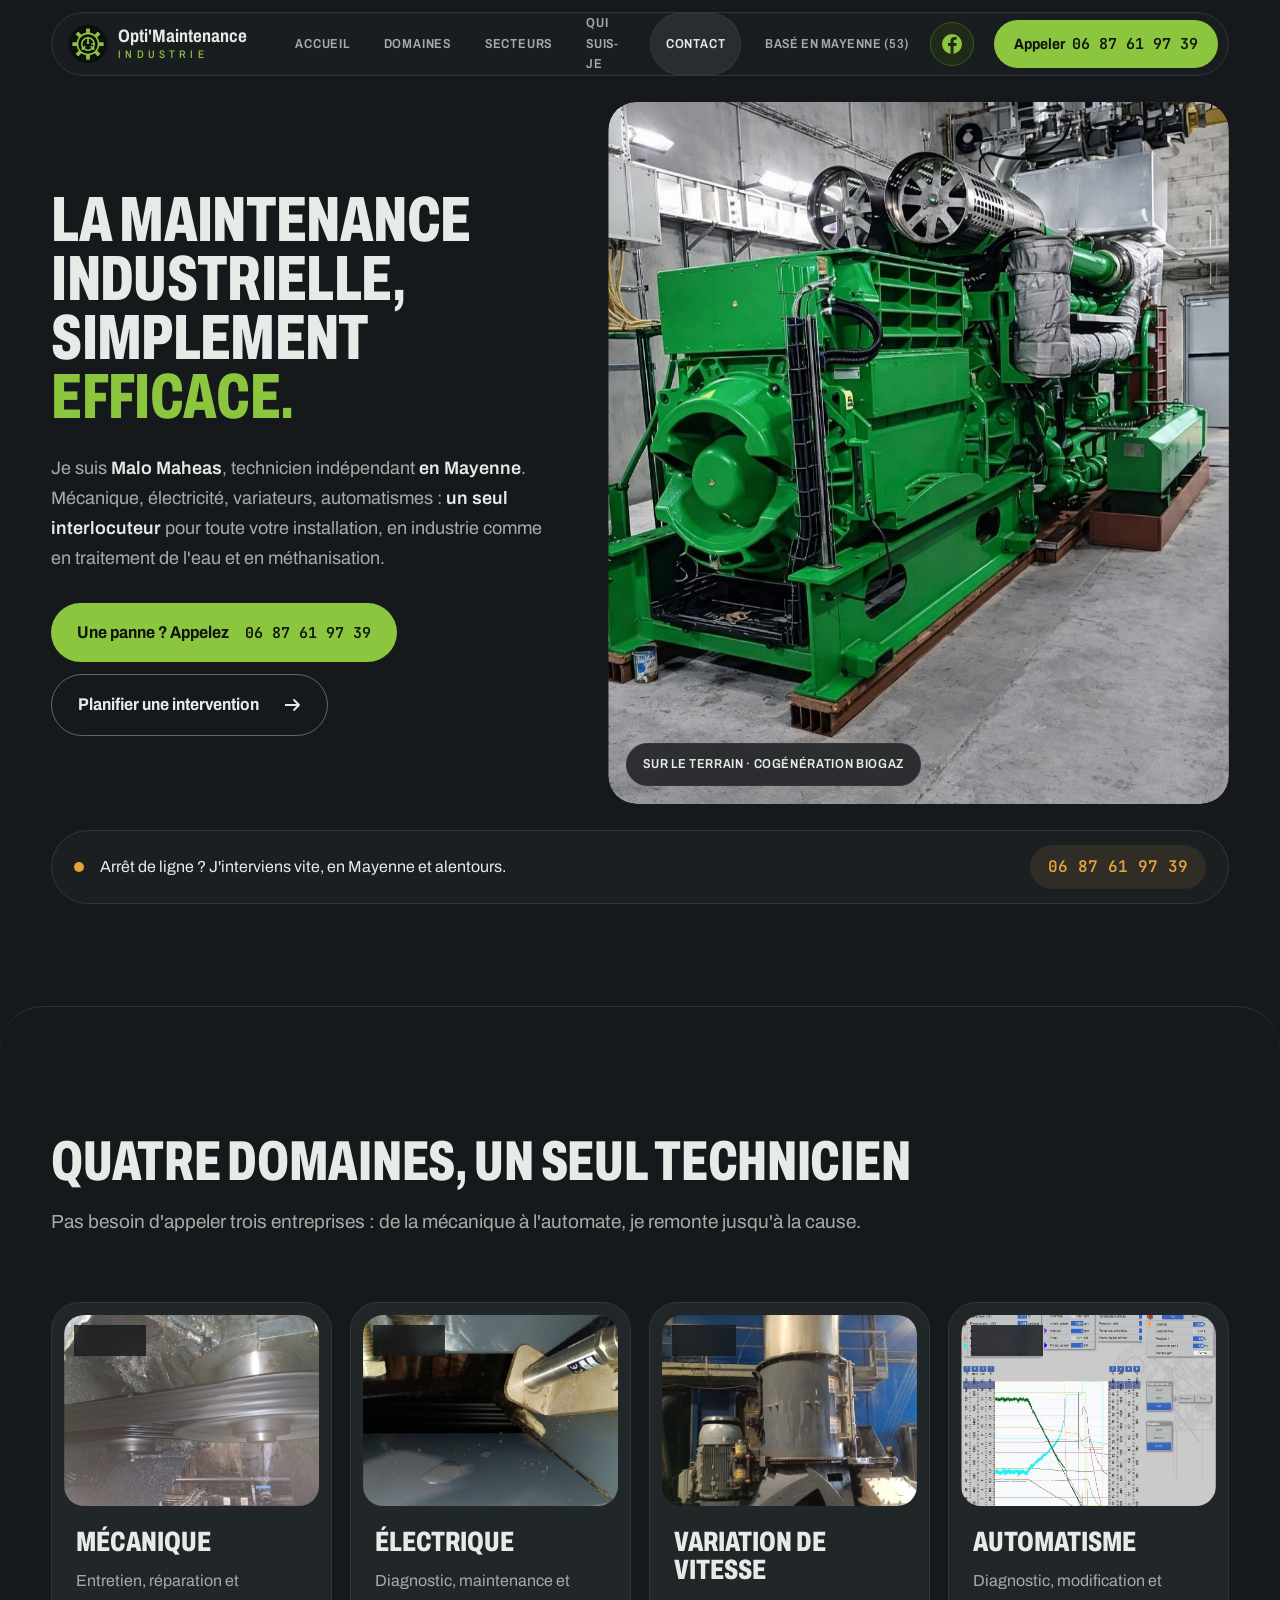
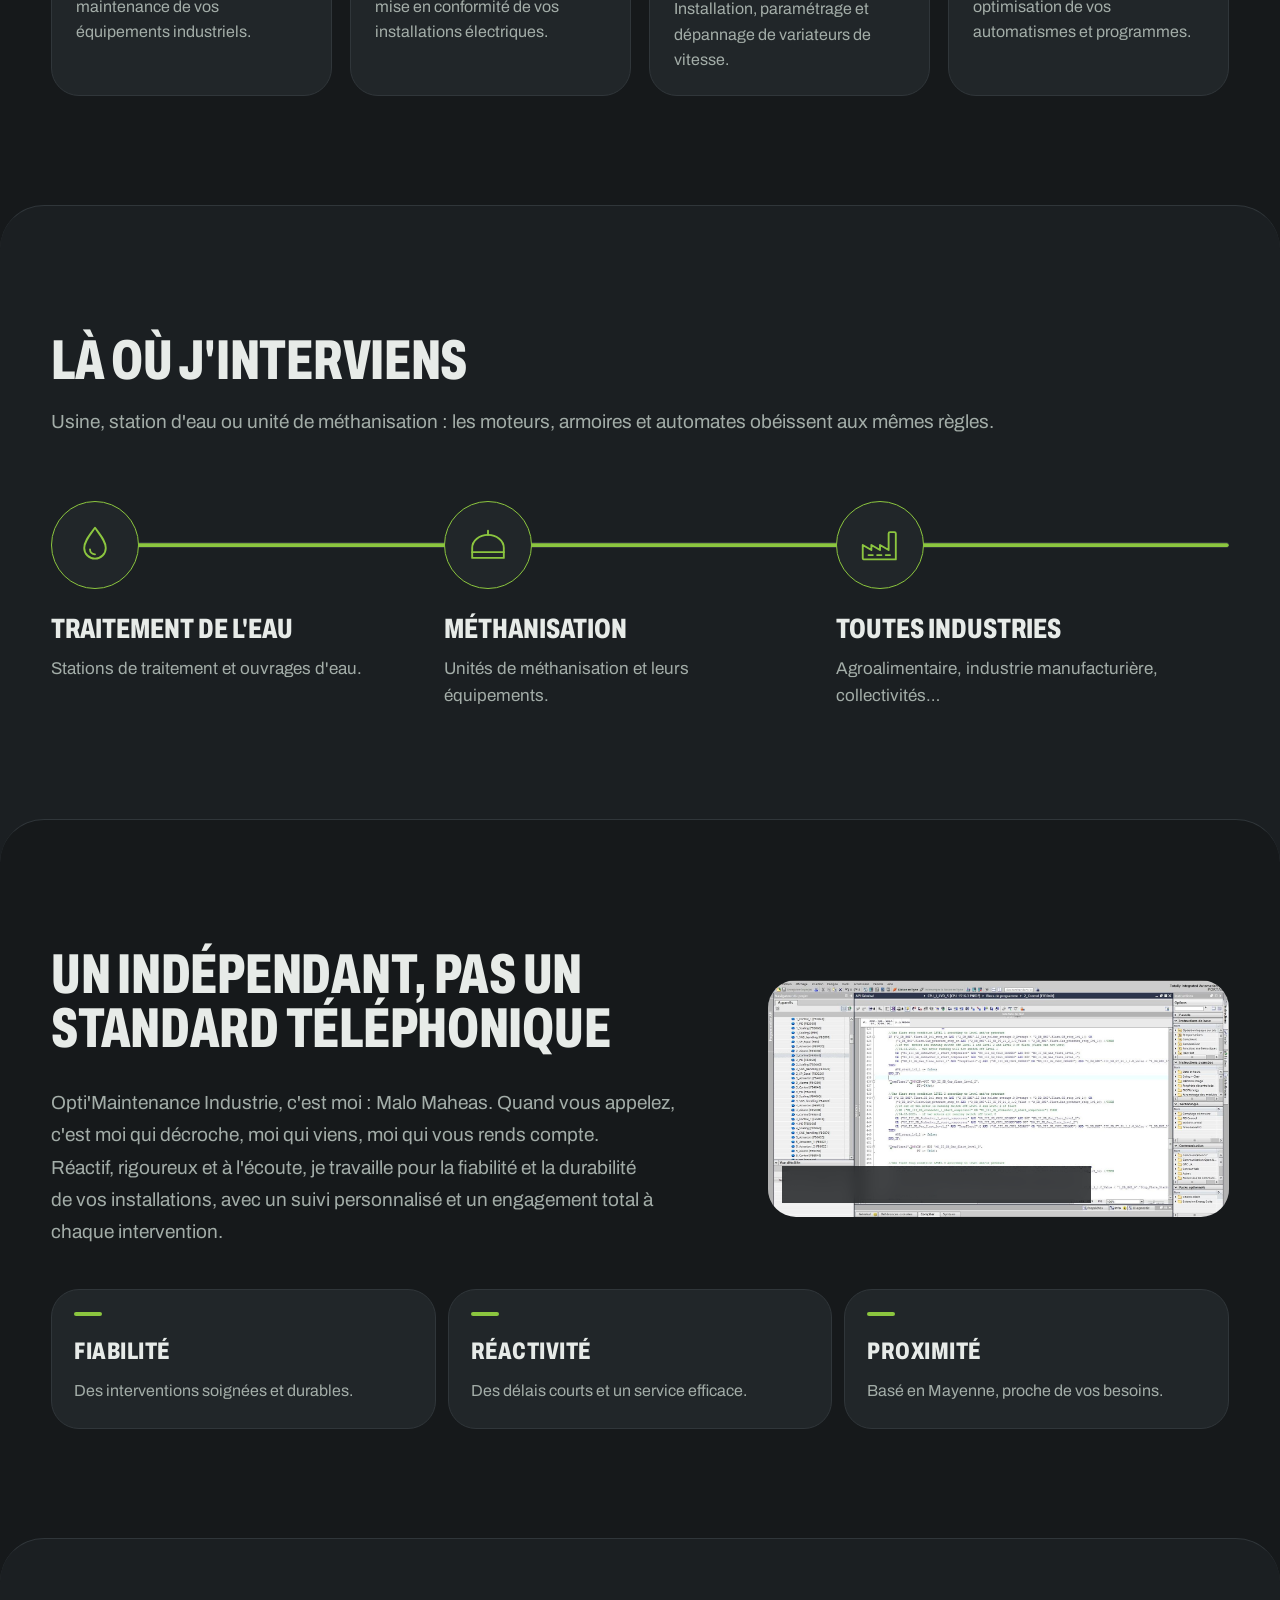
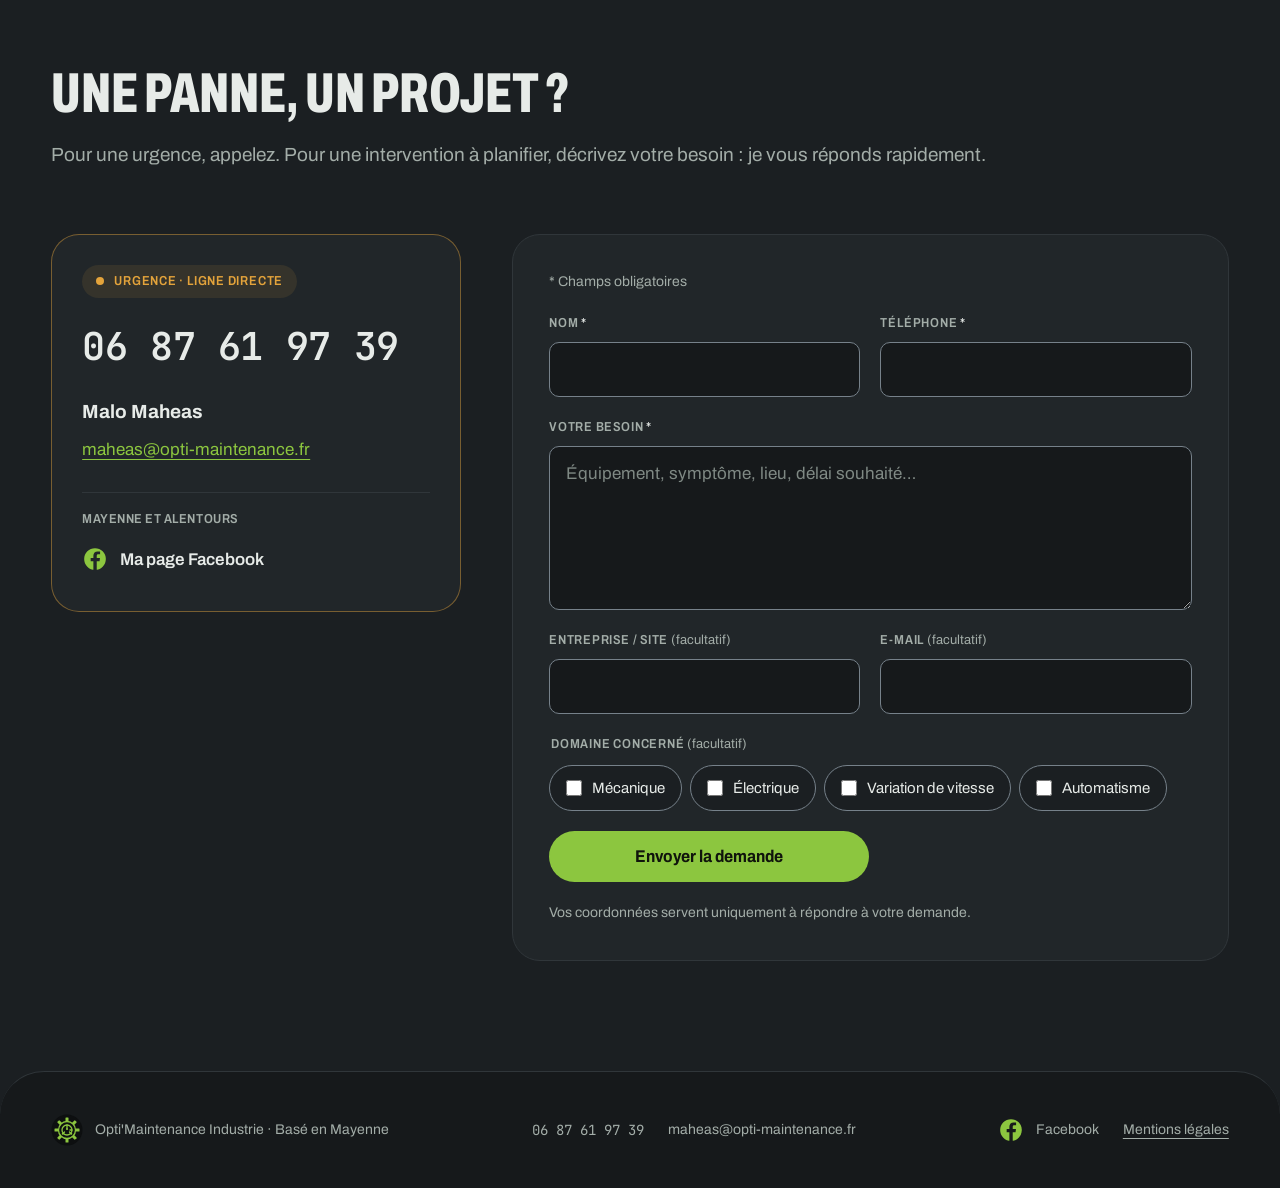
==== commit 43be2f54: "Domaines : phrase d intro raccourcie, sur une ligne Co-Authored-By: Claude Opus 5.5 <noreply@anthrop" ====
--- a/index.html
+++ b/index.html
@@ -85,7 +85,7 @@
   <section id="domaines" class="band" aria-labelledby="h-dom">
     <div class="band-head">
       <h2 id="h-dom">Quatre domaines, un seul technicien</h2>
-      <p>Pas besoin d'appeler trois entreprises pour une même panne : de la transmission mécanique au programme automate, je remonte la chaîne jusqu'à la cause.</p>
+      <p>Pas besoin d'appeler trois entreprises : de la mécanique à l'automate, je remonte jusqu'à la cause.</p>
     </div>
     <div class="plates" role="list">
       <article class="plate" role="listitem" id="d-meca">
--- a/css/style.css
+++ b/css/style.css
@@ -122,8 +122,8 @@
 .band-head{display:grid;grid-template-columns:minmax(0,1fr) minmax(0,1fr);gap:24px clamp(32px,5vw,80px);align-items:end;margin-bottom:clamp(40px,5vw,64px)}
 .band h2{font-stretch:66%;font-weight:800;font-size:clamp(38px,4.4vw,64px);line-height:.95;text-transform:uppercase;letter-spacing:-.005em;text-wrap:balance}
 .band-head p{color:var(--ink-2);font-size:clamp(19px,1.35vw,21px);line-height:1.65;max-width:56ch;text-wrap:pretty}
-#contact .band-head{display:block}
-#contact .band-head p{margin-top:18px;max-width:none;text-wrap:balance}
+#contact .band-head,#secteurs .band-head,#domaines .band-head{display:block}
+#contact .band-head p,#secteurs .band-head p,#domaines .band-head p{margin-top:18px;max-width:none;text-wrap:balance}
 
 /* domaines */
 .plates{display:grid;grid-template-columns:repeat(4,minmax(0,1fr));gap:clamp(12px,1.4vw,20px)}
@@ -215,12 +215,12 @@
 .foot a:hover{color:var(--run)}
 .mob-call{display:none}
 /* Facebook : pictogramme monochrome aux couleurs du site */
-.fb-btn{display:inline-flex;align-items:center;justify-content:center;width:44px;height:44px;flex-shrink:0;border-radius:50%;color:var(--ink-2);background:var(--panel-2);border:1px solid var(--seam);transition:color .25s,border-color .25s,transform .15s var(--ease)}
-.fb-btn svg{width:20px;height:20px;fill:currentColor}
-.fb-btn:hover{color:var(--run);border-color:var(--run-dim)}
+.fb-btn{display:inline-flex;align-items:center;justify-content:center;width:44px;height:44px;flex-shrink:0;border-radius:50%;color:var(--run);background:var(--run-tint);border:1px solid var(--run-dim);transition:color .25s,background .25s,border-color .25s,transform .15s var(--ease)}
+.fb-btn svg{width:24px;height:24px;fill:currentColor}
+.fb-btn:hover{color:var(--run-ink);background:var(--run);border-color:var(--run)}
 .fb-btn:active{transform:scale(.94)}
-.fb-link{display:inline-flex;align-items:center;gap:10px;min-height:44px;color:var(--ink-2);text-decoration:none;transition:color .25s}
-.fb-link svg{width:20px;height:20px;fill:currentColor;flex-shrink:0;transition:transform .35s var(--ease)}
+.fb-link{display:inline-flex;align-items:center;gap:12px;min-height:44px;color:var(--ink);text-decoration:none;transition:color .25s}
+.fb-link svg{width:26px;height:26px;fill:var(--run);flex-shrink:0;transition:transform .35s var(--ease)}
 .fb-link:hover{color:var(--run)}
 .fb-link:hover svg{transform:scale(1.1)}
 .direct .fb-link{margin-top:8px;font-weight:600}
